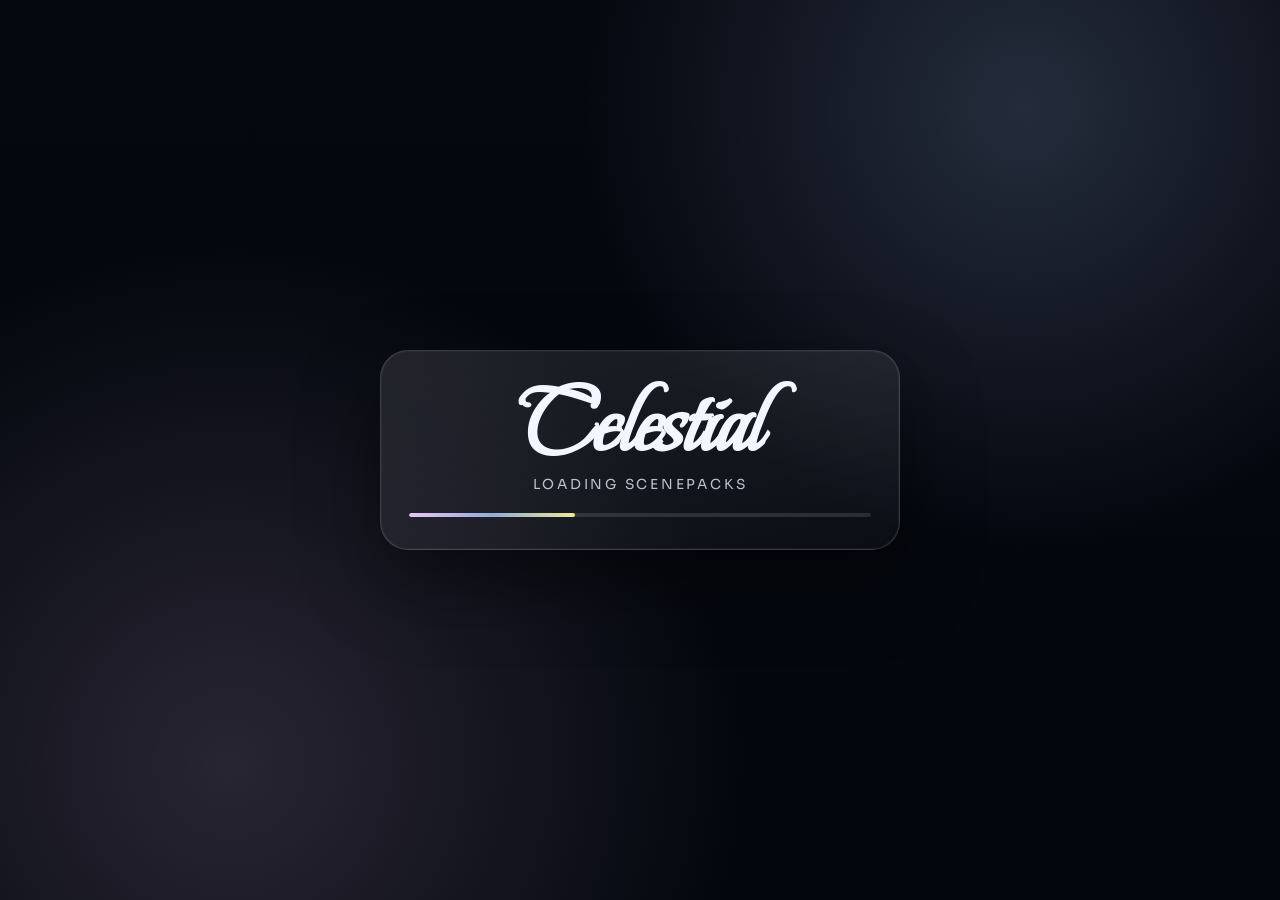
==== index.html @ 2fe7f24d "Switch script font to Beau Rivage" ====
<!doctype html>
<html lang="en">

<head>
  <meta charset="utf-8" />
  <meta name="viewport" content="width=device-width,initial-scale=1" />
  <title>Celestial Scenepacks</title>
  <link rel="stylesheet" href="style.css">
  <link href="https://fonts.googleapis.com/css2?family=Beau+Rivage&family=Sora:wght@500;700&display=swap"
    rel="stylesheet">
</head>

<body>
  <div class="site-loader" data-site-loader aria-hidden="true">
    <div class="site-loader-card">
      <h2 class="site-loader-title">Celestial</h2>
      <p class="site-loader-sub">Loading Scenepacks</p>
      <div class="loader-bar" aria-hidden="true"><span></span></div>
    </div>
  </div>

  <header class="banner">
    <div class="banner-inner">
      <div class="hero-copy">
        <p class="eyebrow">Celestial Scenepacks</p>
        <h1
          style="font-family:'Beau Rivage',cursive !important;font-weight:400;line-height:1.15;letter-spacing:0;text-transform:none;">
          Celestial Scenepacks for creatives, influencers, and stories.</h1>
        <p class="hero-text">A playful landing page featuring clickable scene buttons, stylized pack tiles, and a
          waitlist pop-up for new scenepack releases.</p>
        <div class="cta-row">
          <button class="cta" id="scroll-to-packs">Browse Packs</button>
          <button class="cta ghost" id="open-waitlist">Join Waitlist</button>
        </div>
        <div class="chips-row">
          <button class="chip category-btn" data-category="celebrities">Celebrities</button>
          <button class="chip category-btn" data-category="influencers">Influencers</button>
          <button class="chip category-btn" data-category="movies">Movies</button>
          <button class="chip category-btn" data-category="shows">Shows</button>
        </div>
      </div>
      <div class="hero-panel">
        <div class="card-panel">
          <div class="title-strip">My MBG</div>
          <div class="badge">ScenePack</div>
          <p class="panel-text">Click the words, explore a category, and download your next scene cover asset.</p>
          <div class="panel-buttons">
            <button class="panel-btn">Click here to see more</button>
            <button class="panel-btn secondary">request scenepack</button>
          </div>
        </div>
      </div>
    </div>
  </header>

  <main>
    <section class="download-area" id="downloadArea">
      <div class="download-header">
        <div>
          <p class="eyebrow">Download Center</p>
          <h2>Ready to grab a pack?</h2>
        </div>
        <p>These quick links represent the current available scenepacks. Click any to test the download action.</p>
      </div>
      <div class="download-row">
        <div class="download-item">
          <p>Celebrity Cuts</p>
          <button class="quick-download-btn" data-pack="Celebrity Cuts">click here to download</button>
        </div>
        <div class="download-item">
          <p>Influencer Edit</p>
          <button class="quick-download-btn" data-pack="Influencer Edit">click here to download</button>
        </div>
        <div class="download-item">
          <p>Movie Moment</p>
          <button class="quick-download-btn" data-pack="Movie Moment">click here to download</button>
        </div>
        <div class="download-item">
          <p>Show Scenes</p>
          <button class="quick-download-btn" data-pack="Show Scenes">click here to download</button>
        </div>
      </div>
    </section>

    <section id="categorySection" class="category-section hidden">
      <div class="category-shell">
        <button id="backToLanding" class="back-link">← Back to all vibes</button>
        <div class="section-header">
          <div>
            <p class="eyebrow">ScenePack categories</p>
            <h2 id="categoryTitle">Choose the vibe you want to explore</h2>
          </div>
          <p id="categoryDescription">Tap any category to filter the scenepack grid below. Each card includes a quick
            action.</p>
        </div>

        <div class="tabs" id="categoryTabs" role="tablist" aria-label="Category filters">
          <button class="tab active" role="tab" aria-selected="true" data-filter="all">All</button>
          <button class="tab" role="tab" aria-selected="false" data-filter="celebrities">Celebrities</button>
          <button class="tab" role="tab" aria-selected="false" data-filter="influencers">Influencers</button>
          <button class="tab" role="tab" aria-selected="false" data-filter="movies">Movies</button>
          <button class="tab" role="tab" aria-selected="false" data-filter="shows">Shows</button>
        </div>

        <div class="category-grid grid" id="categoryGrid"></div>
      </div>
    </section>
  </main>

  <div id="waitlist-modal" class="modal" aria-hidden="true">
    <div class="modal-content">
      <button class="modal-close" id="close-waitlist">✕</button>
      <h3>Request a ScenePack / Join Waitlist</h3>
      <p>Leave your email and a short note about the type of scenepack you want.</p>
      <form id="waitlist-form">
        <input type="email" name="email" placeholder="you@example.com" required>
        <select name="category">
          <option value="celebrities">Celebrities</option>
          <option value="influencers">Influencers</option>
          <option value="movies">Movies</option>
          <option value="shows">Shows</option>
        </select>
        <textarea name="note" placeholder="Short note (optional)" rows="3"></textarea>
        <button class="btn primary" type="submit">Join Waitlist</button>
      </form>
    </div>
  </div>

  <script src="script.js"></script>
</body>

</html>
---- style.css ----
:root{
  --raspberry: #F2619C;
  --soft-lilac: #E7C7F8;
  --blueberry: #93ABD9;
  --lemon: #EDE996;
  --bg: #090c10;
  --surface: rgba(255,255,255,.04);
  --muted: #cfd6dc;
  --text: #f4f7fb;
}
*{box-sizing:border-box}
html{scroll-behavior:smooth}
body{font-family:Inter,system-ui,Arial,sans-serif;background:radial-gradient(circle at top right, rgba(146, 141, 255, 0.16), transparent 24%), linear-gradient(180deg,#090c10 0%,#07090d 100%);color:var(--text);margin:0;min-height:100vh}
body.is-loading{overflow:hidden}
button, .btn, .chip{font:inherit}
button{cursor:pointer}
img{max-width:100%;display:block}
.banner{padding:40px 0 20px;position:relative}
.banner-inner{max-width:1180px;margin:0 auto;padding:0 20px;display:grid;grid-template-columns:1.1fr .9fr;gap:24px;align-items:center}
.hero-copy{padding:32px 28px;border:1px solid rgba(255,255,255,.08);border-radius:30px;backdrop-filter:blur(14px);background:rgba(5,8,12,.82);box-shadow:0 28px 70px rgba(0,0,0,.35)}
.eyebrow{font-size:.85rem;font-weight:700;letter-spacing:.14em;text-transform:uppercase;color:var(--soft-lilac);margin:0 0 18px}
.hero-copy h1{font-size:min(3.2rem,clamp(2.4rem,5vw,3.2rem));line-height:1.02;margin:0 0 16px;max-width:13ch}
.hero-text{color:rgba(255,255,255,.78);line-height:1.8;max-width:44rem;margin:0 0 24px}
.cta-row{display:flex;flex-wrap:wrap;gap:14px;margin-bottom:18px}
.cta{background:linear-gradient(135deg,var(--raspberry),#f7a5d2);border:none;padding:14px 20px;border-radius:18px;color:#111;font-weight:700;box-shadow:0 16px 32px rgba(242,97,156,.22);transition:transform .2s ease,box-shadow .2s ease}
.cta:hover{transform:translateY(-2px);box-shadow:0 22px 36px rgba(242,97,156,.28)}
.cta.ghost{background:rgba(255,255,255,.08);color:var(--text);border:1px solid rgba(255,255,255,.12)}
.chips-row{display:flex;flex-wrap:wrap;gap:10px}
.chip{border:none;padding:10px 16px;border-radius:999px;background:rgba(255,255,255,.05);color:var(--text);font-weight:600;letter-spacing:.01em;transition:background .2s ease}
.chip:hover{background:rgba(255,255,255,.14)}
.chip{animation:chipPulse 2.8s ease-in-out infinite}
.chips-row .chip:nth-child(1){animation-delay:.05s}
.chips-row .chip:nth-child(2){animation-delay:.18s}
.chips-row .chip:nth-child(3){animation-delay:.31s}
.chips-row .chip:nth-child(4){animation-delay:.44s}
.chips-row:hover .chip{animation-play-state:paused}
.hero-panel{display:flex;justify-content:center}
.card-panel{width:100%;min-height:360px;padding:28px;border-radius:32px;background:linear-gradient(180deg,rgba(255,255,255,.06),rgba(255,255,255,.02));border:1px solid rgba(255,255,255,.08);box-shadow:0 22px 55px rgba(0,0,0,.25);position:relative;overflow:hidden}
.card-panel::before{content:'';position:absolute;inset:0;background:radial-gradient(circle at top right, rgba(255,255,255,.15), transparent 34%);pointer-events:none}
.title-strip{display:inline-flex;padding:8px 14px;border-radius:999px;background:rgba(255,255,255,.15);color:#fff;font-size:.85rem;font-weight:700;margin-bottom:18px}
.badge{display:inline-flex;padding:8px 14px;border-radius:16px;background:var(--lemon);color:#111;font-size:.85rem;font-weight:700;margin-bottom:18px}
.panel-text{color:rgba(15,18,22,.95);font-size:1rem;line-height:1.8;background:#fff;padding:18px;border-radius:22px;max-width:18rem}
.panel-buttons{display:flex;flex-wrap:wrap;gap:10px;margin-top:22px}
.panel-btn{border:none;padding:12px 18px;border-radius:16px;background:#111;color:#fff;font-weight:700;box-shadow:inset 0 0 0 1px rgba(255,255,255,.06)}
.panel-btn.secondary{background:rgba(255,255,255,.92);color:#111}
.packs{max-width:1180px;margin:0 auto;padding:24px 20px 0}
.section-header{display:flex;justify-content:space-between;gap:24px;align-items:flex-start;margin-bottom:18px}
.section-header h2{font-size:clamp(2rem,3.5vw,2.7rem);margin:8px 0 0;line-height:1.05}
.section-intro{max-width:52ch;color:rgba(255,255,255,.75);margin:12px 0 0}
.tabs{display:flex;flex-wrap:wrap;gap:10px;margin-bottom:22px}
.tab{background:rgba(255,255,255,.05);padding:12px 18px;border-radius:18px;border:1px solid rgba(255,255,255,.06);color:var(--muted);cursor:pointer;transition:transform .2s ease,background .2s ease}
.tab:hover{transform:translateY(-1px);background:rgba(255,255,255,.08)}
.tab.active{background:linear-gradient(135deg,var(--soft-lilac),var(--blueberry));color:#111;box-shadow:0 18px 34px rgba(147,171,217,.16)}
.grid{display:grid;grid-template-columns:repeat(auto-fit,minmax(240px,1fr));gap:20px}
.card{display:grid;gap:12px;background:linear-gradient(180deg,rgba(255,255,255,.04),rgba(255,255,255,.02));padding:18px;border-radius:26px;border:1px solid rgba(255,255,255,.08);box-shadow:0 18px 40px rgba(0,0,0,.2);transition:transform .2s ease,box-shadow .2s ease}
.card:hover{transform:translateY(-3px);box-shadow:0 28px 48px rgba(0,0,0,.24)}
.card img{width:100%;height:184px;object-fit:cover;border-radius:20px}
.category-thumb{width:100%;height:184px;border-radius:20px;border:1px solid rgba(255,255,255,.12);box-shadow:inset 0 0 0 1px rgba(0,0,0,.18)}
.category-thumb.celebrities{background:linear-gradient(145deg,#cb75d8,#b95ecf)}
.category-thumb.influencers{background:linear-gradient(145deg,#4bb6f5,#39a3df)}
.category-thumb.movies{background:linear-gradient(145deg,#f2c04f,#e4ad37)}
.category-thumb.shows{background:linear-gradient(145deg,#58dc73,#4dcd66)}
.category-card-item .card-copy{align-items:flex-end}
.category-card-item .card-actions{margin-top:2px}
.card-copy{display:flex;justify-content:space-between;align-items:center;gap:12px}
.card-copy h3{margin:0;font-size:1.05rem}
.tags{font-size:.8rem;color:var(--muted);margin:0}
.card-actions{display:flex;flex-wrap:wrap;gap:10px}
.btn{display:inline-flex;align-items:center;justify-content:center;gap:6px;background:linear-gradient(135deg,var(--raspberry),#f7a5d2);padding:12px 16px;border-radius:14px;color:#111;text-decoration:none;font-weight:700;transition:transform .2s ease,box-shadow .2s ease}
.btn:hover{transform:translateY(-1px);box-shadow:0 18px 30px rgba(242,97,156,.2)}
.btn.ghost{background:rgba(255,255,255,.04);border:1px solid rgba(255,255,255,.1);color:var(--text)}
.download-area{max-width:1180px;margin:28px auto;padding:0 20px 40px;position:relative;overflow:visible}
.download-area::before{content:'';position:absolute;inset:-8px 20px auto;border-radius:22px;height:88px;background:linear-gradient(90deg,rgba(231,199,248,.14),rgba(147,171,217,.08),rgba(237,233,150,.1));filter:blur(16px);opacity:.35;pointer-events:none;animation:headerGlow 5.2s ease-in-out infinite}
.download-header{display:flex;justify-content:space-between;gap:24px;align-items:flex-start;margin-bottom:18px}
.download-header h2{margin:8px 0 0;font-size:2rem}
.download-row{display:grid;grid-template-columns:repeat(auto-fit,minmax(240px,1fr));gap:14px}
.download-item{padding:18px;border-radius:24px;background:linear-gradient(160deg,rgba(255,255,255,.06),rgba(255,255,255,.025));border:1px solid rgba(255,255,255,.08);box-shadow:0 12px 24px rgba(5,8,12,.22);transition:transform .28s cubic-bezier(.22,1,.36,1), box-shadow .28s ease, border-color .28s ease}
.download-item p{margin:0 0 12px;color:var(--muted)}
.download-item a,.download-item button{display:inline-flex;padding:10px 14px;border-radius:14px;background:linear-gradient(135deg,var(--blueberry),#c7d7f7);color:#111;font-weight:700;text-decoration:none;border:none}
.commit-visual{display:flex;flex-wrap:wrap;gap:8px;align-items:center;padding:10px 12px;margin:0 0 10px;border-radius:14px;background:rgba(147,171,217,.14);border:1px dashed rgba(147,171,217,.35)}
.commit-step{display:inline-flex;align-items:center;gap:6px;padding:6px 9px;border-radius:999px;background:rgba(10,14,20,.72);border:1px solid rgba(147,171,217,.28);font-size:.76rem;line-height:1.15;color:#e8efff;white-space:nowrap}
.commit-step strong{display:inline-flex;align-items:center;justify-content:center;min-width:30px;padding:2px 6px;border-radius:999px;background:linear-gradient(135deg,#9ec0ef,#d4e2ff);color:#101623;font-size:.62rem;letter-spacing:.06em}
.commit-link{font-weight:700;color:#c7d7f7;opacity:.9}
.commit-analogy{font-size:.88rem;line-height:1.45;color:rgba(255,255,255,.8)}
.download-item{opacity:0;transform:translateY(18px) scale(.98)}
.download-area.is-visible .download-item{animation:downloadReveal .55s cubic-bezier(0.22,1,0.36,1) both;animation-delay:calc(var(--stagger, 0) * 90ms)}
.download-area.is-visible .download-item:hover{transform:translateY(-6px) scale(1.01);box-shadow:0 18px 32px rgba(12,19,30,.35);border-color:rgba(199,215,247,.4)}
.download-row .download-item:nth-child(1){--stagger:1}
.download-row .download-item:nth-child(2){--stagger:2}
.download-row .download-item:nth-child(3){--stagger:3}
.download-row .download-item:nth-child(4){--stagger:4}
.download-row .download-item:nth-child(5){--stagger:5}
.quick-download-btn{position:relative;overflow:hidden;transition:transform .2s ease,box-shadow .2s ease}
.quick-download-btn:hover{transform:translateY(-1px);box-shadow:0 12px 24px rgba(147,171,217,.26)}
.quick-download-btn::before{content:'';position:absolute;inset:0 auto 0 -120%;width:70%;background:linear-gradient(90deg,transparent,rgba(255,255,255,.45),transparent);transition:left .45s ease;pointer-events:none}
.quick-download-btn:hover::before{left:130%}
.site-loader{position:fixed;inset:0;z-index:9999;display:grid;place-items:center;background:radial-gradient(circle at 80% 12%, rgba(147,171,217,.22), transparent 34%),radial-gradient(circle at 18% 85%, rgba(231,199,248,.16), transparent 40%),linear-gradient(180deg, #05080f 0%, #03060d 100%);opacity:1;visibility:visible;transition:opacity .55s ease,visibility .55s ease}
.site-loader.is-leaving{opacity:0;visibility:hidden}
.site-loader-card{position:relative;width:min(86vw,520px);padding:32px 28px;border-radius:28px;border:1px solid rgba(255,255,255,.14);background:linear-gradient(165deg, rgba(255,255,255,.10), rgba(255,255,255,.03));box-shadow:0 30px 80px rgba(0,0,0,.45), inset 0 0 0 1px rgba(255,255,255,.04);overflow:hidden}
.site-loader-title{margin:0;color:#f3f6ff;font-family:"Beau Rivage",cursive;font-size:clamp(3rem,8vw,6rem);line-height:.88;text-align:center;animation:loaderTitleIn .75s cubic-bezier(.2,.9,.2,1) both}
.site-loader-sub{margin:8px 0 0;color:rgba(236,241,255,.78);text-align:center;font-family:"Sora",sans-serif;font-size:.86rem;letter-spacing:.2em;text-transform:uppercase;animation:loaderSubIn .8s ease .12s both}
.loader-bar{margin-top:20px;width:100%;height:4px;border-radius:999px;background:rgba(255,255,255,.12);overflow:hidden}
.loader-bar span{display:block;height:100%;width:36%;border-radius:inherit;background:linear-gradient(90deg, #e7c7f8, #93abd9, #ede996);animation:loaderRun 1.25s ease-in-out infinite}
.modal{position:fixed;inset:0;display:flex;align-items:center;justify-content:center;padding:24px;background:rgba(0,0,0,.72);visibility:hidden;opacity:0;pointer-events:none;transition:.2s ease}
.modal[aria-hidden="false"]{visibility:visible;opacity:1;pointer-events:auto}
.modal-content{position:relative;background:#091014;padding:28px;border-radius:28px;max-width:460px;width:100%;border:1px solid rgba(255,255,255,.08);box-shadow:0 30px 70px rgba(0,0,0,.45)}
.modal-close{position:absolute;top:18px;right:18px;background:transparent;border:none;color:var(--muted);font-size:20px;cursor:pointer}
form input, form select, form textarea{width:100%;padding:14px;border-radius:16px;border:1px solid rgba(255,255,255,.08);background:rgba(255,255,255,.04);color:#fff;margin:12px 0 0}
form textarea{resize:vertical}
.btn.primary{background:linear-gradient(135deg,var(--blueberry),#9cc2ff);color:#111}
.hidden{display:none !important}
.view-enter{animation:viewSlideIn .36s cubic-bezier(0.22,1,0.36,1) both}
.view-exit{animation:viewSlideOut .36s ease both}
.category-section{max-width:1180px;margin:32px auto;padding:24px 20px;}
.category-shell{padding:28px;border-radius:32px;background:rgba(255,255,255,.04);border:1px solid rgba(255,255,255,.08);box-shadow:0 24px 60px rgba(0,0,0,.25);backdrop-filter:blur(18px)}
.back-link{display:inline-flex;align-items:center;gap:8px;color:var(--soft-lilac);text-decoration:none;font-weight:700;letter-spacing:.08em;text-transform:uppercase;margin-bottom:18px}
.category-grid{display:grid;grid-template-columns:1fr;gap:20px;margin-top:24px}
.category-card{display:grid;gap:18px;padding:32px;border-radius:32px;background:linear-gradient(180deg,rgba(255,255,255,.06),rgba(255,255,255,.02));border:1px solid rgba(255,255,255,.08);box-shadow:0 22px 50px rgba(0,0,0,.2)}
.category-card-top{display:flex;justify-content:space-between;align-items:flex-start;gap:14px}
.category-label{display:inline-flex;padding:10px 16px;border-radius:999px;background:rgba(255,255,255,.08);color:var(--soft-lilac);font-weight:700;font-size:.85rem;text-transform:uppercase}
.category-card h3{font-size:2rem;margin:0}
.category-copy{margin:0;color:rgba(255,255,255,.82);line-height:1.8;font-size:1rem;max-width:58ch}
.category-card .btn.primary{padding:14px 20px}
.category-download-area{padding:0;margin:30px 0 0}
body.is-ready .hero-copy{animation:introUp .6s cubic-bezier(0.22,1,0.36,1) both}
body.is-ready .hero-panel{animation:introUp .6s cubic-bezier(0.22,1,0.36,1) .12s both}
@keyframes introUp{
  from{opacity:0;transform:translateY(16px)}
  to{opacity:1;transform:translateY(0)}
}
@keyframes downloadReveal{
  from{opacity:0;transform:translateY(18px) scale(.98)}
  to{opacity:1;transform:translateY(0) scale(1)}
}
@keyframes chipPulse{
  0%,100%{transform:translateY(0);box-shadow:0 0 0 rgba(147,171,217,0)}
  50%{transform:translateY(-1px);box-shadow:0 8px 20px rgba(147,171,217,.16)}
}
@keyframes headerGlow{
  0%,100%{opacity:.2;transform:translateY(0)}
  50%{opacity:.55;transform:translateY(-3px)}
}
@keyframes viewSlideIn{
  from{opacity:0;transform:translateY(24px) scale(.98)}
  to{opacity:1;transform:translateY(0) scale(1)}
}
@keyframes viewSlideOut{
  from{opacity:1;transform:translateY(0) scale(1)}
  to{opacity:0;transform:translateY(-18px) scale(.99)}
}
@keyframes loaderRun{
  0%{transform:translateX(-105%)}
  50%{transform:translateX(95%)}
  100%{transform:translateX(260%)}
}
@keyframes loaderTitleIn{
  from{opacity:0;transform:translateY(16px) scale(.98);filter:blur(8px)}
  to{opacity:1;transform:translateY(0) scale(1);filter:blur(0)}
}
@keyframes loaderSubIn{
  from{opacity:0;transform:translateY(12px)}
  to{opacity:1;transform:translateY(0)}
}
@media (prefers-reduced-motion: reduce){
  .loader-bar span,.site-loader-title,.site-loader-sub{animation:none}
  .view-enter,.view-exit,.download-area.is-visible .download-item,body.is-ready .hero-copy,body.is-ready .hero-panel{animation:none}
  .chip,.download-area::before{animation:none}
}
@media (max-width:960px){.banner-inner{grid-template-columns:1fr;}.hero-copy,.hero-panel{width:100%}.section-header{flex-direction:column;}.download-header{flex-direction:column;}.category-shell{padding:24px}} 
@media (max-width:640px){.banner{padding:28px 0 14px}.hero-copy{padding:24px 20px}.cta-row{flex-direction:column;align-items:stretch}.chip{width:100%;text-align:center}.card-panel{min-height:auto;padding:24px}.panel-text{max-width:none}.download-area{padding-bottom:24px}.commit-visual{gap:6px}.commit-step{font-size:.72rem;padding:6px 8px}.commit-step strong{min-width:26px}}
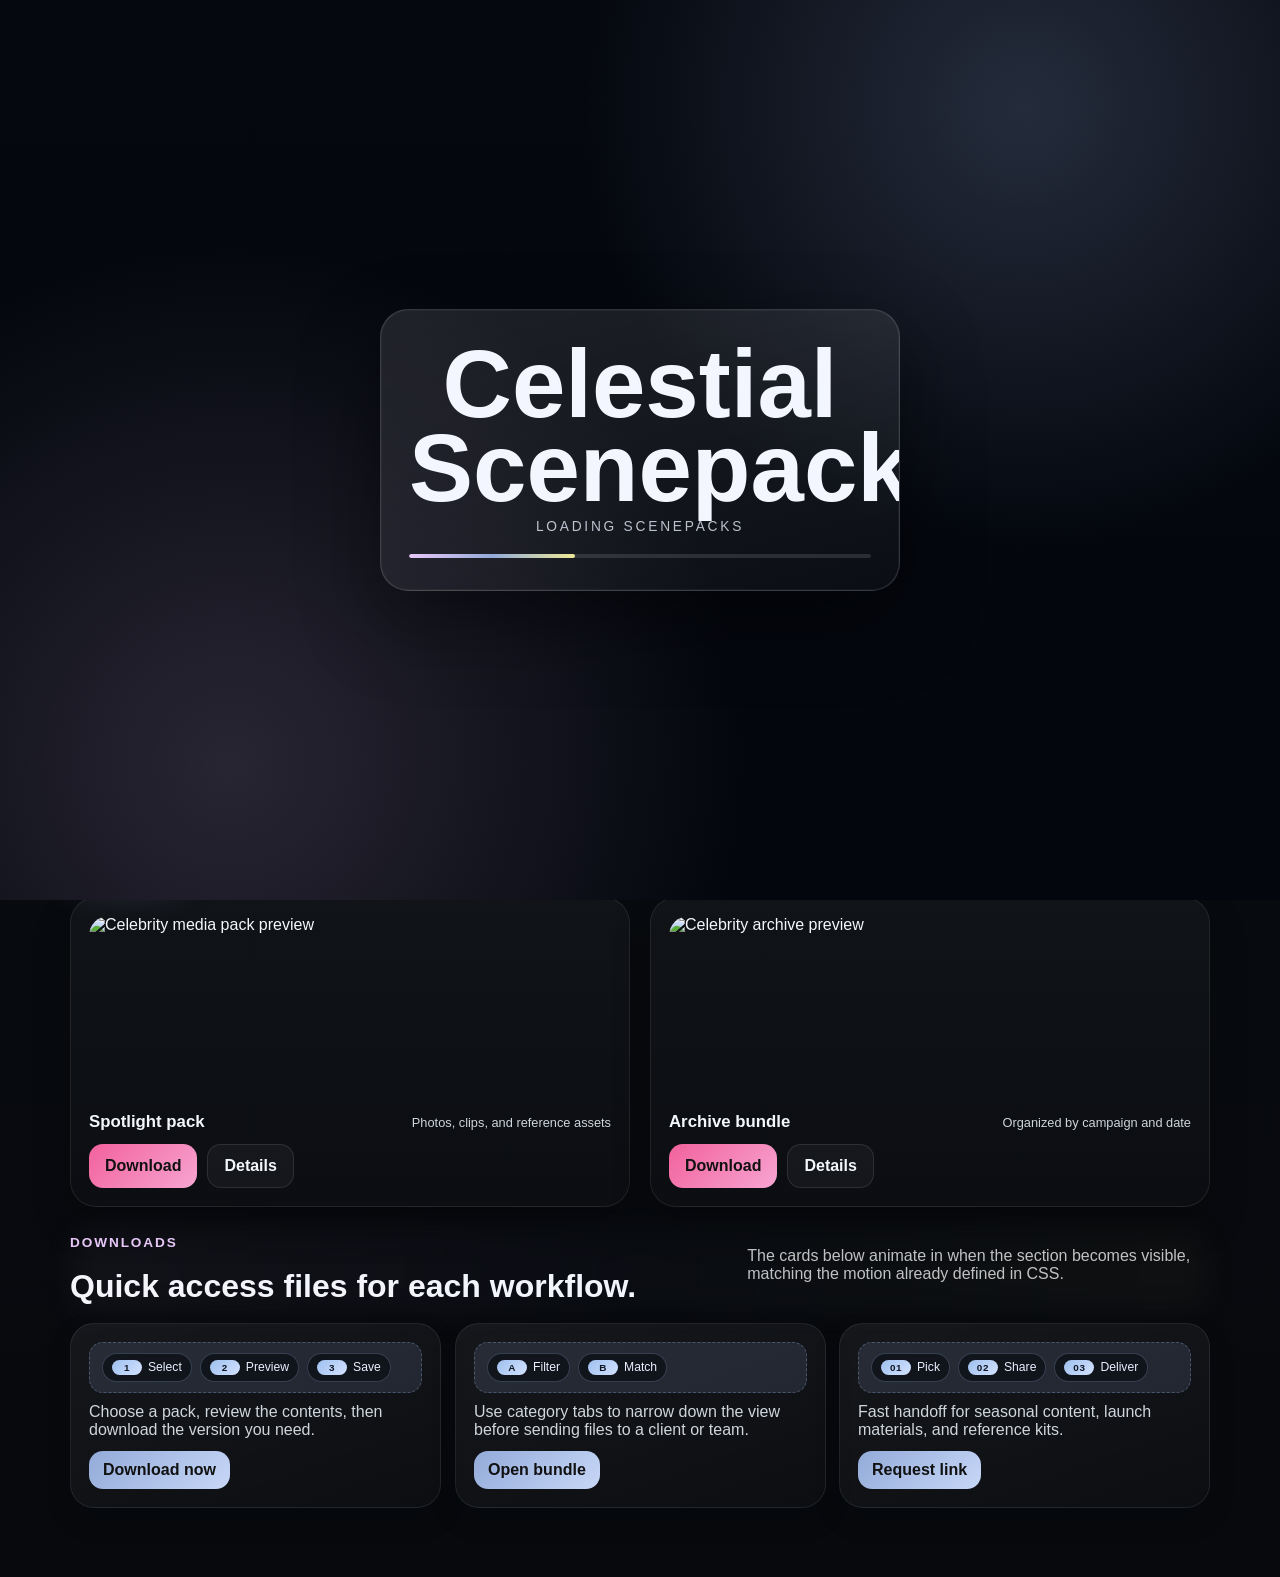
==== commit cebb638b: "Update scenepack UI and add page 2 with Helvetica typography" ====
--- a/index.html
+++ b/index.html
@@ -1,132 +1,272 @@
-<!doctype html>
+<!DOCTYPE html>
 <html lang="en">
 
 <head>
-  <meta charset="utf-8" />
-  <meta name="viewport" content="width=device-width,initial-scale=1" />
-  <title>Celestial Scenepacks</title>
-  <link rel="stylesheet" href="style.css">
-  <link href="https://fonts.googleapis.com/css2?family=Beau+Rivage&family=Sora:wght@500;700&display=swap"
-    rel="stylesheet">
+    <meta charset="UTF-8" />
+    <meta name="viewport" content="width=device-width, initial-scale=1.0" />
+    <title>Celestial Scenepacks</title>
+    <link rel="stylesheet" href="style.css" />
+    <script defer src="script.js"></script>
 </head>
 
 <body>
-  <div class="site-loader" data-site-loader aria-hidden="true">
-    <div class="site-loader-card">
-      <h2 class="site-loader-title">Celestial</h2>
-      <p class="site-loader-sub">Loading Scenepacks</p>
-      <div class="loader-bar" aria-hidden="true"><span></span></div>
+    <div class="site-loader" data-site-loader aria-hidden="true">
+        <div class="site-loader-card">
+            <h2 class="site-loader-title">Celestial Scenepacks</h2>
+            <p class="site-loader-sub">Loading Scenepacks</p>
+            <div class="loader-bar" aria-hidden="true"><span></span></div>
+        </div>
     </div>
-  </div>
-
-  <header class="banner">
-    <div class="banner-inner">
-      <div class="hero-copy">
-        <p class="eyebrow">Celestial Scenepacks</p>
-        <h1
-          style="font-family:'Beau Rivage',cursive !important;font-weight:400;line-height:1.15;letter-spacing:0;text-transform:none;">
-          Celestial Scenepacks for creatives, influencers, and stories.</h1>
-        <p class="hero-text">A playful landing page featuring clickable scene buttons, stylized pack tiles, and a
-          waitlist pop-up for new scenepack releases.</p>
-        <div class="cta-row">
-          <button class="cta" id="scroll-to-packs">Browse Packs</button>
-          <button class="cta ghost" id="open-waitlist">Join Waitlist</button>
+
+    <main>
+        <section class="banner" aria-labelledby="hero-title">
+            <div class="banner-inner">
+                <div class="hero-copy">
+                    <p class="eyebrow">Celestial Scenepacks</p>
+                    <h1 id="hero-title">Downloadable media packs that feel curated, not crowded.</h1>
+                    <p class="hero-text">
+                        Browse spotlight-ready collections for celebrities, influencers, movies,
+                        and shows. Everything is arranged for quick discovery and cleaner handoff.
+                    </p>
+                    <div class="cta-row">
+                        <a class="btn cta" href="#packs">Explore packs</a>
+                        <a class="btn cta ghost" href="page2.html">Open page 2</a>
+                        <button class="btn cta ghost" type="button" data-open-modal>
+                            Request access
+                        </button>
+                    </div>
+                    <div class="chips-row" aria-label="Highlights">
+                        <span class="chip">Fast preview</span>
+                        <span class="chip">Clear downloads</span>
+                        <span class="chip">Category filters</span>
+                        <span class="chip">Mobile-friendly</span>
+                    </div>
+                </div>
+
+                <div class="hero-panel">
+                    <div class="card-panel" aria-label="Featured content panel">
+                        <span class="title-strip">Featured collection</span>
+                        <div class="badge">New drop</div>
+                        <p class="panel-text">
+                            A polished library layout for promotional assets, reference sets, and quick
+                            access files. Built for clean browsing and easy action.
+                        </p>
+                        <div class="panel-buttons">
+                            <button class="panel-btn" type="button" data-scroll-to="packs">
+                                View packs
+                            </button>
+                            <button class="panel-btn secondary" type="button" data-open-modal>
+                                Contact team
+                            </button>
+                        </div>
+                    </div>
+                </div>
+            </div>
+        </section>
+
+        <section class="packs" id="packs" aria-labelledby="packs-title">
+            <div class="section-header">
+                <div>
+                    <p class="eyebrow">Collections</p>
+                    <h2 id="packs-title">Pick a lane and get to the files faster.</h2>
+                </div>
+                <p class="section-intro">
+                    Tabs switch the visible catalog while keeping the page focused on one category at a time.
+                </p>
+            </div>
+
+            <div class="tabs" role="tablist" aria-label="Pack categories">
+                <button class="tab active" type="button" role="tab" aria-selected="true" data-tab="celebs">
+                    Celebrities
+                </button>
+                <button class="tab" type="button" role="tab" aria-selected="false" data-tab="influencers">
+                    Influencers
+                </button>
+                <button class="tab" type="button" role="tab" aria-selected="false" data-tab="movies">
+                    Movies
+                </button>
+                <button class="tab" type="button" role="tab" aria-selected="false" data-tab="shows">
+                    Shows
+                </button>
+            </div>
+
+            <div class="grid" data-tab-panel="celebs">
+                <article class="card">
+                    <img alt="Celebrity media pack preview"
+                        src="https://images.unsplash.com/photo-1517841905240-472988babdf9?auto=format&fit=crop&w=1200&q=80" />
+                    <div class="card-copy">
+                        <h3>Spotlight pack</h3>
+                        <p class="tags">Photos, clips, and reference assets</p>
+                    </div>
+                    <div class="card-actions">
+                        <a class="btn" href="#downloads">Download</a>
+                        <button class="btn ghost" type="button" data-open-modal>Details</button>
+                    </div>
+                </article>
+
+                <article class="card">
+                    <img alt="Celebrity archive preview"
+                        src="https://images.unsplash.com/photo-1494790108377-be9c29b29330?auto=format&fit=crop&w=1200&q=80" />
+                    <div class="card-copy">
+                        <h3>Archive bundle</h3>
+                        <p class="tags">Organized by campaign and date</p>
+                    </div>
+                    <div class="card-actions">
+                        <a class="btn" href="#downloads">Download</a>
+                        <button class="btn ghost" type="button" data-open-modal>Details</button>
+                    </div>
+                </article>
+            </div>
+
+            <div class="grid hidden" data-tab-panel="influencers">
+                <article class="card">
+                    <div class="category-thumb influencers" aria-hidden="true"></div>
+                    <div class="card-copy category-card-item">
+                        <h3>Creator set</h3>
+                        <p class="tags">Short-form social assets</p>
+                    </div>
+                    <div class="card-actions">
+                        <a class="btn" href="#downloads">Download</a>
+                        <button class="btn ghost" type="button" data-open-modal>Details</button>
+                    </div>
+                </article>
+
+                <article class="card">
+                    <div class="category-thumb celebrities" aria-hidden="true"></div>
+                    <div class="card-copy category-card-item">
+                        <h3>Brand-ready kit</h3>
+                        <p class="tags">Media highlights and rollups</p>
+                    </div>
+                    <div class="card-actions">
+                        <a class="btn" href="#downloads">Download</a>
+                        <button class="btn ghost" type="button" data-open-modal>Details</button>
+                    </div>
+                </article>
+            </div>
+
+            <div class="grid hidden" data-tab-panel="movies">
+                <article class="card">
+                    <div class="category-thumb movies" aria-hidden="true"></div>
+                    <div class="card-copy category-card-item">
+                        <h3>Film promo pack</h3>
+                        <p class="tags">Artwork, stills, and notes</p>
+                    </div>
+                    <div class="card-actions">
+                        <a class="btn" href="#downloads">Download</a>
+                        <button class="btn ghost" type="button" data-open-modal>Details</button>
+                    </div>
+                </article>
+
+                <article class="card">
+                    <div class="category-thumb movies" aria-hidden="true"></div>
+                    <div class="card-copy category-card-item">
+                        <h3>Poster archive</h3>
+                        <p class="tags">High-resolution presentation files</p>
+                    </div>
+                    <div class="card-actions">
+                        <a class="btn" href="#downloads">Download</a>
+                        <button class="btn ghost" type="button" data-open-modal>Details</button>
+                    </div>
+                </article>
+            </div>
+
+            <div class="grid hidden" data-tab-panel="shows">
+                <article class="card">
+                    <div class="category-thumb shows" aria-hidden="true"></div>
+                    <div class="card-copy category-card-item">
+                        <h3>Series deck</h3>
+                        <p class="tags">Episode assets and teaser frames</p>
+                    </div>
+                    <div class="card-actions">
+                        <a class="btn" href="#downloads">Download</a>
+                        <button class="btn ghost" type="button" data-open-modal>Details</button>
+                    </div>
+                </article>
+
+                <article class="card">
+                    <div class="category-thumb shows" aria-hidden="true"></div>
+                    <div class="card-copy category-card-item">
+                        <h3>Release bundle</h3>
+                        <p class="tags">Launch-ready media selection</p>
+                    </div>
+                    <div class="card-actions">
+                        <a class="btn" href="#downloads">Download</a>
+                        <button class="btn ghost" type="button" data-open-modal>Details</button>
+                    </div>
+                </article>
+            </div>
+        </section>
+
+        <section class="download-area" id="downloads" aria-labelledby="downloads-title">
+            <div class="download-header">
+                <div>
+                    <p class="eyebrow">Downloads</p>
+                    <h2 id="downloads-title">Quick access files for each workflow.</h2>
+                </div>
+                <p class="section-intro">
+                    The cards below animate in when the section becomes visible, matching the motion already defined in
+                    CSS.
+                </p>
+            </div>
+
+            <div class="download-row">
+                <article class="download-item">
+                    <div class="commit-visual">
+                        <span class="commit-step"><strong>1</strong> Select</span>
+                        <span class="commit-step"><strong>2</strong> Preview</span>
+                        <span class="commit-step"><strong>3</strong> Save</span>
+                    </div>
+                    <p>Choose a pack, review the contents, then download the version you need.</p>
+                    <a class="quick-download-btn" href="#" aria-label="Download celebrity pack">Download now</a>
+                </article>
+
+                <article class="download-item">
+                    <div class="commit-visual">
+                        <span class="commit-step"><strong>A</strong> Filter</span>
+                        <span class="commit-step"><strong>B</strong> Match</span>
+                    </div>
+                    <p>Use category tabs to narrow down the view before sending files to a client or team.</p>
+                    <a class="quick-download-btn" href="#" aria-label="Download influencer pack">Open bundle</a>
+                </article>
+
+                <article class="download-item">
+                    <div class="commit-visual">
+                        <span class="commit-step"><strong>01</strong> Pick</span>
+                        <span class="commit-step"><strong>02</strong> Share</span>
+                        <span class="commit-step"><strong>03</strong> Deliver</span>
+                    </div>
+                    <p>Fast handoff for seasonal content, launch materials, and reference kits.</p>
+                    <button class="quick-download-btn" type="button" data-open-modal>Request link</button>
+                </article>
+            </div>
+        </section>
+    </main>
+
+    <div class="modal" aria-hidden="true" aria-labelledby="modal-title" role="dialog">
+        <div class="modal-content">
+            <button class="modal-close" type="button" aria-label="Close modal" data-close-modal>
+                ×
+            </button>
+            <p class="eyebrow">Request access</p>
+            <h2 id="modal-title">Send a quick request</h2>
+            <p class="section-intro">
+                This placeholder form is wired for the open and close interactions already styled in the sheet.
+            </p>
+            <form>
+                <input type="text" name="name" placeholder="Name" autocomplete="name" />
+                <input type="email" name="email" placeholder="Email" autocomplete="email" />
+                <select name="category" aria-label="Select category">
+                    <option>Choose a category</option>
+                    <option>Celebrities</option>
+                    <option>Influencers</option>
+                    <option>Movies</option>
+                    <option>Shows</option>
+                </select>
+                <textarea name="message" rows="4" placeholder="What do you need?"></textarea>
+                <button class="btn primary" type="submit">Send request</button>
+            </form>
         </div>
-        <div class="chips-row">
-          <button class="chip category-btn" data-category="celebrities">Celebrities</button>
-          <button class="chip category-btn" data-category="influencers">Influencers</button>
-          <button class="chip category-btn" data-category="movies">Movies</button>
-          <button class="chip category-btn" data-category="shows">Shows</button>
-        </div>
-      </div>
-      <div class="hero-panel">
-        <div class="card-panel">
-          <div class="title-strip">My MBG</div>
-          <div class="badge">ScenePack</div>
-          <p class="panel-text">Click the words, explore a category, and download your next scene cover asset.</p>
-          <div class="panel-buttons">
-            <button class="panel-btn">Click here to see more</button>
-            <button class="panel-btn secondary">request scenepack</button>
-          </div>
-        </div>
-      </div>
     </div>
-  </header>
-
-  <main>
-    <section class="download-area" id="downloadArea">
-      <div class="download-header">
-        <div>
-          <p class="eyebrow">Download Center</p>
-          <h2>Ready to grab a pack?</h2>
-        </div>
-        <p>These quick links represent the current available scenepacks. Click any to test the download action.</p>
-      </div>
-      <div class="download-row">
-        <div class="download-item">
-          <p>Celebrity Cuts</p>
-          <button class="quick-download-btn" data-pack="Celebrity Cuts">click here to download</button>
-        </div>
-        <div class="download-item">
-          <p>Influencer Edit</p>
-          <button class="quick-download-btn" data-pack="Influencer Edit">click here to download</button>
-        </div>
-        <div class="download-item">
-          <p>Movie Moment</p>
-          <button class="quick-download-btn" data-pack="Movie Moment">click here to download</button>
-        </div>
-        <div class="download-item">
-          <p>Show Scenes</p>
-          <button class="quick-download-btn" data-pack="Show Scenes">click here to download</button>
-        </div>
-      </div>
-    </section>
-
-    <section id="categorySection" class="category-section hidden">
-      <div class="category-shell">
-        <button id="backToLanding" class="back-link">← Back to all vibes</button>
-        <div class="section-header">
-          <div>
-            <p class="eyebrow">ScenePack categories</p>
-            <h2 id="categoryTitle">Choose the vibe you want to explore</h2>
-          </div>
-          <p id="categoryDescription">Tap any category to filter the scenepack grid below. Each card includes a quick
-            action.</p>
-        </div>
-
-        <div class="tabs" id="categoryTabs" role="tablist" aria-label="Category filters">
-          <button class="tab active" role="tab" aria-selected="true" data-filter="all">All</button>
-          <button class="tab" role="tab" aria-selected="false" data-filter="celebrities">Celebrities</button>
-          <button class="tab" role="tab" aria-selected="false" data-filter="influencers">Influencers</button>
-          <button class="tab" role="tab" aria-selected="false" data-filter="movies">Movies</button>
-          <button class="tab" role="tab" aria-selected="false" data-filter="shows">Shows</button>
-        </div>
-
-        <div class="category-grid grid" id="categoryGrid"></div>
-      </div>
-    </section>
-  </main>
-
-  <div id="waitlist-modal" class="modal" aria-hidden="true">
-    <div class="modal-content">
-      <button class="modal-close" id="close-waitlist">✕</button>
-      <h3>Request a ScenePack / Join Waitlist</h3>
-      <p>Leave your email and a short note about the type of scenepack you want.</p>
-      <form id="waitlist-form">
-        <input type="email" name="email" placeholder="you@example.com" required>
-        <select name="category">
-          <option value="celebrities">Celebrities</option>
-          <option value="influencers">Influencers</option>
-          <option value="movies">Movies</option>
-          <option value="shows">Shows</option>
-        </select>
-        <textarea name="note" placeholder="Short note (optional)" rows="3"></textarea>
-        <button class="btn primary" type="submit">Join Waitlist</button>
-      </form>
-    </div>
-  </div>
-
-  <script src="script.js"></script>
 </body>
 
 </html>
--- a/style.css
+++ b/style.css
@@ -1,170 +1,1199 @@
-:root{
+:root {
   --raspberry: #F2619C;
   --soft-lilac: #E7C7F8;
   --blueberry: #93ABD9;
   --lemon: #EDE996;
   --bg: #090c10;
-  --surface: rgba(255,255,255,.04);
+  --surface: rgba(255, 255, 255, .04);
   --muted: #cfd6dc;
   --text: #f4f7fb;
 }
-*{box-sizing:border-box}
-html{scroll-behavior:smooth}
-body{font-family:Inter,system-ui,Arial,sans-serif;background:radial-gradient(circle at top right, rgba(146, 141, 255, 0.16), transparent 24%), linear-gradient(180deg,#090c10 0%,#07090d 100%);color:var(--text);margin:0;min-height:100vh}
-body.is-loading{overflow:hidden}
-button, .btn, .chip{font:inherit}
-button{cursor:pointer}
-img{max-width:100%;display:block}
-.banner{padding:40px 0 20px;position:relative}
-.banner-inner{max-width:1180px;margin:0 auto;padding:0 20px;display:grid;grid-template-columns:1.1fr .9fr;gap:24px;align-items:center}
-.hero-copy{padding:32px 28px;border:1px solid rgba(255,255,255,.08);border-radius:30px;backdrop-filter:blur(14px);background:rgba(5,8,12,.82);box-shadow:0 28px 70px rgba(0,0,0,.35)}
-.eyebrow{font-size:.85rem;font-weight:700;letter-spacing:.14em;text-transform:uppercase;color:var(--soft-lilac);margin:0 0 18px}
-.hero-copy h1{font-size:min(3.2rem,clamp(2.4rem,5vw,3.2rem));line-height:1.02;margin:0 0 16px;max-width:13ch}
-.hero-text{color:rgba(255,255,255,.78);line-height:1.8;max-width:44rem;margin:0 0 24px}
-.cta-row{display:flex;flex-wrap:wrap;gap:14px;margin-bottom:18px}
-.cta{background:linear-gradient(135deg,var(--raspberry),#f7a5d2);border:none;padding:14px 20px;border-radius:18px;color:#111;font-weight:700;box-shadow:0 16px 32px rgba(242,97,156,.22);transition:transform .2s ease,box-shadow .2s ease}
-.cta:hover{transform:translateY(-2px);box-shadow:0 22px 36px rgba(242,97,156,.28)}
-.cta.ghost{background:rgba(255,255,255,.08);color:var(--text);border:1px solid rgba(255,255,255,.12)}
-.chips-row{display:flex;flex-wrap:wrap;gap:10px}
-.chip{border:none;padding:10px 16px;border-radius:999px;background:rgba(255,255,255,.05);color:var(--text);font-weight:600;letter-spacing:.01em;transition:background .2s ease}
-.chip:hover{background:rgba(255,255,255,.14)}
-.chip{animation:chipPulse 2.8s ease-in-out infinite}
-.chips-row .chip:nth-child(1){animation-delay:.05s}
-.chips-row .chip:nth-child(2){animation-delay:.18s}
-.chips-row .chip:nth-child(3){animation-delay:.31s}
-.chips-row .chip:nth-child(4){animation-delay:.44s}
-.chips-row:hover .chip{animation-play-state:paused}
-.hero-panel{display:flex;justify-content:center}
-.card-panel{width:100%;min-height:360px;padding:28px;border-radius:32px;background:linear-gradient(180deg,rgba(255,255,255,.06),rgba(255,255,255,.02));border:1px solid rgba(255,255,255,.08);box-shadow:0 22px 55px rgba(0,0,0,.25);position:relative;overflow:hidden}
-.card-panel::before{content:'';position:absolute;inset:0;background:radial-gradient(circle at top right, rgba(255,255,255,.15), transparent 34%);pointer-events:none}
-.title-strip{display:inline-flex;padding:8px 14px;border-radius:999px;background:rgba(255,255,255,.15);color:#fff;font-size:.85rem;font-weight:700;margin-bottom:18px}
-.badge{display:inline-flex;padding:8px 14px;border-radius:16px;background:var(--lemon);color:#111;font-size:.85rem;font-weight:700;margin-bottom:18px}
-.panel-text{color:rgba(15,18,22,.95);font-size:1rem;line-height:1.8;background:#fff;padding:18px;border-radius:22px;max-width:18rem}
-.panel-buttons{display:flex;flex-wrap:wrap;gap:10px;margin-top:22px}
-.panel-btn{border:none;padding:12px 18px;border-radius:16px;background:#111;color:#fff;font-weight:700;box-shadow:inset 0 0 0 1px rgba(255,255,255,.06)}
-.panel-btn.secondary{background:rgba(255,255,255,.92);color:#111}
-.packs{max-width:1180px;margin:0 auto;padding:24px 20px 0}
-.section-header{display:flex;justify-content:space-between;gap:24px;align-items:flex-start;margin-bottom:18px}
-.section-header h2{font-size:clamp(2rem,3.5vw,2.7rem);margin:8px 0 0;line-height:1.05}
-.section-intro{max-width:52ch;color:rgba(255,255,255,.75);margin:12px 0 0}
-.tabs{display:flex;flex-wrap:wrap;gap:10px;margin-bottom:22px}
-.tab{background:rgba(255,255,255,.05);padding:12px 18px;border-radius:18px;border:1px solid rgba(255,255,255,.06);color:var(--muted);cursor:pointer;transition:transform .2s ease,background .2s ease}
-.tab:hover{transform:translateY(-1px);background:rgba(255,255,255,.08)}
-.tab.active{background:linear-gradient(135deg,var(--soft-lilac),var(--blueberry));color:#111;box-shadow:0 18px 34px rgba(147,171,217,.16)}
-.grid{display:grid;grid-template-columns:repeat(auto-fit,minmax(240px,1fr));gap:20px}
-.card{display:grid;gap:12px;background:linear-gradient(180deg,rgba(255,255,255,.04),rgba(255,255,255,.02));padding:18px;border-radius:26px;border:1px solid rgba(255,255,255,.08);box-shadow:0 18px 40px rgba(0,0,0,.2);transition:transform .2s ease,box-shadow .2s ease}
-.card:hover{transform:translateY(-3px);box-shadow:0 28px 48px rgba(0,0,0,.24)}
-.card img{width:100%;height:184px;object-fit:cover;border-radius:20px}
-.category-thumb{width:100%;height:184px;border-radius:20px;border:1px solid rgba(255,255,255,.12);box-shadow:inset 0 0 0 1px rgba(0,0,0,.18)}
-.category-thumb.celebrities{background:linear-gradient(145deg,#cb75d8,#b95ecf)}
-.category-thumb.influencers{background:linear-gradient(145deg,#4bb6f5,#39a3df)}
-.category-thumb.movies{background:linear-gradient(145deg,#f2c04f,#e4ad37)}
-.category-thumb.shows{background:linear-gradient(145deg,#58dc73,#4dcd66)}
-.category-card-item .card-copy{align-items:flex-end}
-.category-card-item .card-actions{margin-top:2px}
-.card-copy{display:flex;justify-content:space-between;align-items:center;gap:12px}
-.card-copy h3{margin:0;font-size:1.05rem}
-.tags{font-size:.8rem;color:var(--muted);margin:0}
-.card-actions{display:flex;flex-wrap:wrap;gap:10px}
-.btn{display:inline-flex;align-items:center;justify-content:center;gap:6px;background:linear-gradient(135deg,var(--raspberry),#f7a5d2);padding:12px 16px;border-radius:14px;color:#111;text-decoration:none;font-weight:700;transition:transform .2s ease,box-shadow .2s ease}
-.btn:hover{transform:translateY(-1px);box-shadow:0 18px 30px rgba(242,97,156,.2)}
-.btn.ghost{background:rgba(255,255,255,.04);border:1px solid rgba(255,255,255,.1);color:var(--text)}
-.download-area{max-width:1180px;margin:28px auto;padding:0 20px 40px;position:relative;overflow:visible}
-.download-area::before{content:'';position:absolute;inset:-8px 20px auto;border-radius:22px;height:88px;background:linear-gradient(90deg,rgba(231,199,248,.14),rgba(147,171,217,.08),rgba(237,233,150,.1));filter:blur(16px);opacity:.35;pointer-events:none;animation:headerGlow 5.2s ease-in-out infinite}
-.download-header{display:flex;justify-content:space-between;gap:24px;align-items:flex-start;margin-bottom:18px}
-.download-header h2{margin:8px 0 0;font-size:2rem}
-.download-row{display:grid;grid-template-columns:repeat(auto-fit,minmax(240px,1fr));gap:14px}
-.download-item{padding:18px;border-radius:24px;background:linear-gradient(160deg,rgba(255,255,255,.06),rgba(255,255,255,.025));border:1px solid rgba(255,255,255,.08);box-shadow:0 12px 24px rgba(5,8,12,.22);transition:transform .28s cubic-bezier(.22,1,.36,1), box-shadow .28s ease, border-color .28s ease}
-.download-item p{margin:0 0 12px;color:var(--muted)}
-.download-item a,.download-item button{display:inline-flex;padding:10px 14px;border-radius:14px;background:linear-gradient(135deg,var(--blueberry),#c7d7f7);color:#111;font-weight:700;text-decoration:none;border:none}
-.commit-visual{display:flex;flex-wrap:wrap;gap:8px;align-items:center;padding:10px 12px;margin:0 0 10px;border-radius:14px;background:rgba(147,171,217,.14);border:1px dashed rgba(147,171,217,.35)}
-.commit-step{display:inline-flex;align-items:center;gap:6px;padding:6px 9px;border-radius:999px;background:rgba(10,14,20,.72);border:1px solid rgba(147,171,217,.28);font-size:.76rem;line-height:1.15;color:#e8efff;white-space:nowrap}
-.commit-step strong{display:inline-flex;align-items:center;justify-content:center;min-width:30px;padding:2px 6px;border-radius:999px;background:linear-gradient(135deg,#9ec0ef,#d4e2ff);color:#101623;font-size:.62rem;letter-spacing:.06em}
-.commit-link{font-weight:700;color:#c7d7f7;opacity:.9}
-.commit-analogy{font-size:.88rem;line-height:1.45;color:rgba(255,255,255,.8)}
-.download-item{opacity:0;transform:translateY(18px) scale(.98)}
-.download-area.is-visible .download-item{animation:downloadReveal .55s cubic-bezier(0.22,1,0.36,1) both;animation-delay:calc(var(--stagger, 0) * 90ms)}
-.download-area.is-visible .download-item:hover{transform:translateY(-6px) scale(1.01);box-shadow:0 18px 32px rgba(12,19,30,.35);border-color:rgba(199,215,247,.4)}
-.download-row .download-item:nth-child(1){--stagger:1}
-.download-row .download-item:nth-child(2){--stagger:2}
-.download-row .download-item:nth-child(3){--stagger:3}
-.download-row .download-item:nth-child(4){--stagger:4}
-.download-row .download-item:nth-child(5){--stagger:5}
-.quick-download-btn{position:relative;overflow:hidden;transition:transform .2s ease,box-shadow .2s ease}
-.quick-download-btn:hover{transform:translateY(-1px);box-shadow:0 12px 24px rgba(147,171,217,.26)}
-.quick-download-btn::before{content:'';position:absolute;inset:0 auto 0 -120%;width:70%;background:linear-gradient(90deg,transparent,rgba(255,255,255,.45),transparent);transition:left .45s ease;pointer-events:none}
-.quick-download-btn:hover::before{left:130%}
-.site-loader{position:fixed;inset:0;z-index:9999;display:grid;place-items:center;background:radial-gradient(circle at 80% 12%, rgba(147,171,217,.22), transparent 34%),radial-gradient(circle at 18% 85%, rgba(231,199,248,.16), transparent 40%),linear-gradient(180deg, #05080f 0%, #03060d 100%);opacity:1;visibility:visible;transition:opacity .55s ease,visibility .55s ease}
-.site-loader.is-leaving{opacity:0;visibility:hidden}
-.site-loader-card{position:relative;width:min(86vw,520px);padding:32px 28px;border-radius:28px;border:1px solid rgba(255,255,255,.14);background:linear-gradient(165deg, rgba(255,255,255,.10), rgba(255,255,255,.03));box-shadow:0 30px 80px rgba(0,0,0,.45), inset 0 0 0 1px rgba(255,255,255,.04);overflow:hidden}
-.site-loader-title{margin:0;color:#f3f6ff;font-family:"Beau Rivage",cursive;font-size:clamp(3rem,8vw,6rem);line-height:.88;text-align:center;animation:loaderTitleIn .75s cubic-bezier(.2,.9,.2,1) both}
-.site-loader-sub{margin:8px 0 0;color:rgba(236,241,255,.78);text-align:center;font-family:"Sora",sans-serif;font-size:.86rem;letter-spacing:.2em;text-transform:uppercase;animation:loaderSubIn .8s ease .12s both}
-.loader-bar{margin-top:20px;width:100%;height:4px;border-radius:999px;background:rgba(255,255,255,.12);overflow:hidden}
-.loader-bar span{display:block;height:100%;width:36%;border-radius:inherit;background:linear-gradient(90deg, #e7c7f8, #93abd9, #ede996);animation:loaderRun 1.25s ease-in-out infinite}
-.modal{position:fixed;inset:0;display:flex;align-items:center;justify-content:center;padding:24px;background:rgba(0,0,0,.72);visibility:hidden;opacity:0;pointer-events:none;transition:.2s ease}
-.modal[aria-hidden="false"]{visibility:visible;opacity:1;pointer-events:auto}
-.modal-content{position:relative;background:#091014;padding:28px;border-radius:28px;max-width:460px;width:100%;border:1px solid rgba(255,255,255,.08);box-shadow:0 30px 70px rgba(0,0,0,.45)}
-.modal-close{position:absolute;top:18px;right:18px;background:transparent;border:none;color:var(--muted);font-size:20px;cursor:pointer}
-form input, form select, form textarea{width:100%;padding:14px;border-radius:16px;border:1px solid rgba(255,255,255,.08);background:rgba(255,255,255,.04);color:#fff;margin:12px 0 0}
-form textarea{resize:vertical}
-.btn.primary{background:linear-gradient(135deg,var(--blueberry),#9cc2ff);color:#111}
-.hidden{display:none !important}
-.view-enter{animation:viewSlideIn .36s cubic-bezier(0.22,1,0.36,1) both}
-.view-exit{animation:viewSlideOut .36s ease both}
-.category-section{max-width:1180px;margin:32px auto;padding:24px 20px;}
-.category-shell{padding:28px;border-radius:32px;background:rgba(255,255,255,.04);border:1px solid rgba(255,255,255,.08);box-shadow:0 24px 60px rgba(0,0,0,.25);backdrop-filter:blur(18px)}
-.back-link{display:inline-flex;align-items:center;gap:8px;color:var(--soft-lilac);text-decoration:none;font-weight:700;letter-spacing:.08em;text-transform:uppercase;margin-bottom:18px}
-.category-grid{display:grid;grid-template-columns:1fr;gap:20px;margin-top:24px}
-.category-card{display:grid;gap:18px;padding:32px;border-radius:32px;background:linear-gradient(180deg,rgba(255,255,255,.06),rgba(255,255,255,.02));border:1px solid rgba(255,255,255,.08);box-shadow:0 22px 50px rgba(0,0,0,.2)}
-.category-card-top{display:flex;justify-content:space-between;align-items:flex-start;gap:14px}
-.category-label{display:inline-flex;padding:10px 16px;border-radius:999px;background:rgba(255,255,255,.08);color:var(--soft-lilac);font-weight:700;font-size:.85rem;text-transform:uppercase}
-.category-card h3{font-size:2rem;margin:0}
-.category-copy{margin:0;color:rgba(255,255,255,.82);line-height:1.8;font-size:1rem;max-width:58ch}
-.category-card .btn.primary{padding:14px 20px}
-.category-download-area{padding:0;margin:30px 0 0}
-body.is-ready .hero-copy{animation:introUp .6s cubic-bezier(0.22,1,0.36,1) both}
-body.is-ready .hero-panel{animation:introUp .6s cubic-bezier(0.22,1,0.36,1) .12s both}
-@keyframes introUp{
-  from{opacity:0;transform:translateY(16px)}
-  to{opacity:1;transform:translateY(0)}
-}
-@keyframes downloadReveal{
-  from{opacity:0;transform:translateY(18px) scale(.98)}
-  to{opacity:1;transform:translateY(0) scale(1)}
-}
-@keyframes chipPulse{
-  0%,100%{transform:translateY(0);box-shadow:0 0 0 rgba(147,171,217,0)}
-  50%{transform:translateY(-1px);box-shadow:0 8px 20px rgba(147,171,217,.16)}
-}
-@keyframes headerGlow{
-  0%,100%{opacity:.2;transform:translateY(0)}
-  50%{opacity:.55;transform:translateY(-3px)}
-}
-@keyframes viewSlideIn{
-  from{opacity:0;transform:translateY(24px) scale(.98)}
-  to{opacity:1;transform:translateY(0) scale(1)}
-}
-@keyframes viewSlideOut{
-  from{opacity:1;transform:translateY(0) scale(1)}
-  to{opacity:0;transform:translateY(-18px) scale(.99)}
-}
-@keyframes loaderRun{
-  0%{transform:translateX(-105%)}
-  50%{transform:translateX(95%)}
-  100%{transform:translateX(260%)}
-}
-@keyframes loaderTitleIn{
-  from{opacity:0;transform:translateY(16px) scale(.98);filter:blur(8px)}
-  to{opacity:1;transform:translateY(0) scale(1);filter:blur(0)}
-}
-@keyframes loaderSubIn{
-  from{opacity:0;transform:translateY(12px)}
-  to{opacity:1;transform:translateY(0)}
-}
-@media (prefers-reduced-motion: reduce){
-  .loader-bar span,.site-loader-title,.site-loader-sub{animation:none}
-  .view-enter,.view-exit,.download-area.is-visible .download-item,body.is-ready .hero-copy,body.is-ready .hero-panel{animation:none}
-  .chip,.download-area::before{animation:none}
-}
-@media (max-width:960px){.banner-inner{grid-template-columns:1fr;}.hero-copy,.hero-panel{width:100%}.section-header{flex-direction:column;}.download-header{flex-direction:column;}.category-shell{padding:24px}} 
-@media (max-width:640px){.banner{padding:28px 0 14px}.hero-copy{padding:24px 20px}.cta-row{flex-direction:column;align-items:stretch}.chip{width:100%;text-align:center}.card-panel{min-height:auto;padding:24px}.panel-text{max-width:none}.download-area{padding-bottom:24px}.commit-visual{gap:6px}.commit-step{font-size:.72rem;padding:6px 8px}.commit-step strong{min-width:26px}}+
+* {
+  box-sizing: border-box
+}
+
+html {
+  scroll-behavior: smooth
+}
+
+body {
+  font-family: Helvetica, Arial, sans-serif;
+  background: radial-gradient(circle at top right, rgba(146, 141, 255, 0.16), transparent 24%), linear-gradient(180deg, #090c10 0%, #07090d 100%);
+  color: var(--text);
+  margin: 0;
+  min-height: 100vh
+}
+
+body.is-loading {
+  overflow: hidden
+}
+
+button,
+.btn,
+.chip {
+  font: inherit
+}
+
+button {
+  cursor: pointer
+}
+
+img {
+  max-width: 100%;
+  display: block
+}
+
+.banner {
+  padding: 40px 0 20px;
+  position: relative
+}
+
+.banner-inner {
+  max-width: 1180px;
+  margin: 0 auto;
+  padding: 0 20px;
+  display: grid;
+  grid-template-columns: 1.1fr .9fr;
+  gap: 24px;
+  align-items: center
+}
+
+.hero-copy {
+  padding: 32px 28px;
+  border: 1px solid rgba(255, 255, 255, .08);
+  border-radius: 30px;
+  backdrop-filter: blur(14px);
+  background: rgba(5, 8, 12, .82);
+  box-shadow: 0 28px 70px rgba(0, 0, 0, .35)
+}
+
+.eyebrow {
+  font-size: .85rem;
+  font-weight: 700;
+  letter-spacing: .14em;
+  text-transform: uppercase;
+  color: var(--soft-lilac);
+  margin: 0 0 18px
+}
+
+.hero-copy h1 {
+  font-size: min(3.2rem, clamp(2.4rem, 5vw, 3.2rem));
+  line-height: 1.02;
+  margin: 0 0 16px;
+  max-width: 13ch
+}
+
+.hero-text {
+  color: rgba(255, 255, 255, .78);
+  line-height: 1.8;
+  max-width: 44rem;
+  margin: 0 0 24px
+}
+
+.cta-row {
+  display: flex;
+  flex-wrap: wrap;
+  gap: 14px;
+  margin-bottom: 18px
+}
+
+.cta {
+  background: linear-gradient(135deg, var(--raspberry), #f7a5d2);
+  border: none;
+  padding: 14px 20px;
+  border-radius: 18px;
+  color: #111;
+  font-weight: 700;
+  box-shadow: 0 16px 32px rgba(242, 97, 156, .22);
+  transition: transform .2s ease, box-shadow .2s ease
+}
+
+.cta:hover {
+  transform: translateY(-2px);
+  box-shadow: 0 22px 36px rgba(242, 97, 156, .28)
+}
+
+.cta.ghost {
+  background: rgba(255, 255, 255, .08);
+  color: var(--text);
+  border: 1px solid rgba(255, 255, 255, .12)
+}
+
+.chips-row {
+  display: flex;
+  flex-wrap: wrap;
+  gap: 10px
+}
+
+.chip {
+  border: none;
+  padding: 10px 16px;
+  border-radius: 999px;
+  background: rgba(255, 255, 255, .05);
+  color: var(--text);
+  font-weight: 600;
+  letter-spacing: .01em;
+  transition: background .2s ease
+}
+
+.chip:hover {
+  background: rgba(255, 255, 255, .14)
+}
+
+.chip {
+  animation: chipPulse 2.8s ease-in-out infinite
+}
+
+.chips-row .chip:nth-child(1) {
+  animation-delay: .05s
+}
+
+.chips-row .chip:nth-child(2) {
+  animation-delay: .18s
+}
+
+.chips-row .chip:nth-child(3) {
+  animation-delay: .31s
+}
+
+.chips-row .chip:nth-child(4) {
+  animation-delay: .44s
+}
+
+.chips-row:hover .chip {
+  animation-play-state: paused
+}
+
+.hero-panel {
+  display: flex;
+  justify-content: center
+}
+
+.card-panel {
+  width: 100%;
+  min-height: 360px;
+  padding: 28px;
+  border-radius: 32px;
+  background: linear-gradient(180deg, rgba(255, 255, 255, .06), rgba(255, 255, 255, .02));
+  border: 1px solid rgba(255, 255, 255, .08);
+  box-shadow: 0 22px 55px rgba(0, 0, 0, .25);
+  position: relative;
+  overflow: hidden
+}
+
+.card-panel::before {
+  content: '';
+  position: absolute;
+  inset: 0;
+  background: radial-gradient(circle at top right, rgba(255, 255, 255, .15), transparent 34%);
+  pointer-events: none
+}
+
+.title-strip {
+  display: inline-flex;
+  padding: 8px 14px;
+  border-radius: 999px;
+  background: rgba(255, 255, 255, .15);
+  color: #fff;
+  font-size: .85rem;
+  font-weight: 700;
+  margin-bottom: 18px
+}
+
+.badge {
+  display: inline-flex;
+  padding: 8px 14px;
+  border-radius: 16px;
+  background: var(--lemon);
+  color: #111;
+  font-size: .85rem;
+  font-weight: 700;
+  margin-bottom: 18px
+}
+
+.panel-text {
+  color: rgba(15, 18, 22, .95);
+  font-size: 1rem;
+  line-height: 1.8;
+  background: #fff;
+  padding: 18px;
+  border-radius: 22px;
+  max-width: 18rem
+}
+
+.panel-buttons {
+  display: flex;
+  flex-wrap: wrap;
+  gap: 10px;
+  margin-top: 22px
+}
+
+.panel-btn {
+  border: none;
+  padding: 12px 18px;
+  border-radius: 16px;
+  background: #111;
+  color: #fff;
+  font-weight: 700;
+  box-shadow: inset 0 0 0 1px rgba(255, 255, 255, .06)
+}
+
+.panel-btn.secondary {
+  background: rgba(255, 255, 255, .92);
+  color: #111
+}
+
+.packs {
+  max-width: 1180px;
+  margin: 0 auto;
+  padding: 24px 20px 0
+}
+
+.section-header {
+  display: flex;
+  justify-content: space-between;
+  gap: 24px;
+  align-items: flex-start;
+  margin-bottom: 18px
+}
+
+.section-header h2 {
+  font-size: clamp(2rem, 3.5vw, 2.7rem);
+  margin: 8px 0 0;
+  line-height: 1.05
+}
+
+.section-intro {
+  max-width: 52ch;
+  color: rgba(255, 255, 255, .75);
+  margin: 12px 0 0
+}
+
+.tabs {
+  display: flex;
+  flex-wrap: wrap;
+  gap: 10px;
+  margin-bottom: 22px
+}
+
+.tab {
+  background: rgba(255, 255, 255, .05);
+  padding: 12px 18px;
+  border-radius: 18px;
+  border: 1px solid rgba(255, 255, 255, .06);
+  color: var(--muted);
+  cursor: pointer;
+  transition: transform .2s ease, background .2s ease
+}
+
+.tab:hover {
+  transform: translateY(-1px);
+  background: rgba(255, 255, 255, .08)
+}
+
+.tab.active {
+  background: linear-gradient(135deg, var(--soft-lilac), var(--blueberry));
+  color: #111;
+  box-shadow: 0 18px 34px rgba(147, 171, 217, .16)
+}
+
+.grid {
+  display: grid;
+  grid-template-columns: repeat(auto-fit, minmax(240px, 1fr));
+  gap: 20px
+}
+
+.card {
+  display: grid;
+  gap: 12px;
+  background: linear-gradient(180deg, rgba(255, 255, 255, .04), rgba(255, 255, 255, .02));
+  padding: 18px;
+  border-radius: 26px;
+  border: 1px solid rgba(255, 255, 255, .08);
+  box-shadow: 0 18px 40px rgba(0, 0, 0, .2);
+  transition: transform .2s ease, box-shadow .2s ease
+}
+
+.card:hover {
+  transform: translateY(-3px);
+  box-shadow: 0 28px 48px rgba(0, 0, 0, .24)
+}
+
+.card img {
+  width: 100%;
+  height: 184px;
+  object-fit: cover;
+  border-radius: 20px
+}
+
+.category-thumb {
+  width: 100%;
+  height: 184px;
+  border-radius: 20px;
+  border: 1px solid rgba(255, 255, 255, .12);
+  box-shadow: inset 0 0 0 1px rgba(0, 0, 0, .18)
+}
+
+.category-thumb.celebrities {
+  background: linear-gradient(145deg, #cb75d8, #b95ecf)
+}
+
+.category-thumb.influencers {
+  background: linear-gradient(145deg, #4bb6f5, #39a3df)
+}
+
+.category-thumb.movies {
+  background: linear-gradient(145deg, #f2c04f, #e4ad37)
+}
+
+.category-thumb.shows {
+  background: linear-gradient(145deg, #58dc73, #4dcd66)
+}
+
+.category-card-item .card-copy {
+  align-items: flex-end
+}
+
+.category-card-item .card-actions {
+  margin-top: 2px
+}
+
+.card-copy {
+  display: flex;
+  justify-content: space-between;
+  align-items: center;
+  gap: 12px
+}
+
+.card-copy h3 {
+  margin: 0;
+  font-size: 1.05rem
+}
+
+.tags {
+  font-size: .8rem;
+  color: var(--muted);
+  margin: 0
+}
+
+.card-actions {
+  display: flex;
+  flex-wrap: wrap;
+  gap: 10px
+}
+
+.btn {
+  display: inline-flex;
+  align-items: center;
+  justify-content: center;
+  gap: 6px;
+  background: linear-gradient(135deg, var(--raspberry), #f7a5d2);
+  padding: 12px 16px;
+  border-radius: 14px;
+  color: #111;
+  text-decoration: none;
+  font-weight: 700;
+  transition: transform .2s ease, box-shadow .2s ease
+}
+
+.btn:hover {
+  transform: translateY(-1px);
+  box-shadow: 0 18px 30px rgba(242, 97, 156, .2)
+}
+
+.btn.ghost {
+  background: rgba(255, 255, 255, .04);
+  border: 1px solid rgba(255, 255, 255, .1);
+  color: var(--text)
+}
+
+.download-area {
+  max-width: 1180px;
+  margin: 28px auto;
+  padding: 0 20px 40px;
+  position: relative;
+  overflow: visible
+}
+
+.download-area::before {
+  content: '';
+  position: absolute;
+  inset: -8px 20px auto;
+  border-radius: 22px;
+  height: 88px;
+  background: linear-gradient(90deg, rgba(231, 199, 248, .14), rgba(147, 171, 217, .08), rgba(237, 233, 150, .1));
+  filter: blur(16px);
+  opacity: .35;
+  pointer-events: none;
+  animation: headerGlow 5.2s ease-in-out infinite
+}
+
+.download-header {
+  display: flex;
+  justify-content: space-between;
+  gap: 24px;
+  align-items: flex-start;
+  margin-bottom: 18px
+}
+
+.download-header h2 {
+  margin: 8px 0 0;
+  font-size: 2rem
+}
+
+.download-row {
+  display: grid;
+  grid-template-columns: repeat(auto-fit, minmax(240px, 1fr));
+  gap: 14px
+}
+
+.download-item {
+  padding: 18px;
+  border-radius: 24px;
+  background: linear-gradient(160deg, rgba(255, 255, 255, .06), rgba(255, 255, 255, .025));
+  border: 1px solid rgba(255, 255, 255, .08);
+  box-shadow: 0 12px 24px rgba(5, 8, 12, .22);
+  transition: transform .28s cubic-bezier(.22, 1, .36, 1), box-shadow .28s ease, border-color .28s ease
+}
+
+.download-item p {
+  margin: 0 0 12px;
+  color: var(--muted)
+}
+
+.download-item a,
+.download-item button {
+  display: inline-flex;
+  padding: 10px 14px;
+  border-radius: 14px;
+  background: linear-gradient(135deg, var(--blueberry), #c7d7f7);
+  color: #111;
+  font-weight: 700;
+  text-decoration: none;
+  border: none
+}
+
+.commit-visual {
+  display: flex;
+  flex-wrap: wrap;
+  gap: 8px;
+  align-items: center;
+  padding: 10px 12px;
+  margin: 0 0 10px;
+  border-radius: 14px;
+  background: rgba(147, 171, 217, .14);
+  border: 1px dashed rgba(147, 171, 217, .35)
+}
+
+.commit-step {
+  display: inline-flex;
+  align-items: center;
+  gap: 6px;
+  padding: 6px 9px;
+  border-radius: 999px;
+  background: rgba(10, 14, 20, .72);
+  border: 1px solid rgba(147, 171, 217, .28);
+  font-size: .76rem;
+  line-height: 1.15;
+  color: #e8efff;
+  white-space: nowrap
+}
+
+.commit-step strong {
+  display: inline-flex;
+  align-items: center;
+  justify-content: center;
+  min-width: 30px;
+  padding: 2px 6px;
+  border-radius: 999px;
+  background: linear-gradient(135deg, #9ec0ef, #d4e2ff);
+  color: #101623;
+  font-size: .62rem;
+  letter-spacing: .06em
+}
+
+.commit-link {
+  font-weight: 700;
+  color: #c7d7f7;
+  opacity: .9
+}
+
+.commit-analogy {
+  font-size: .88rem;
+  line-height: 1.45;
+  color: rgba(255, 255, 255, .8)
+}
+
+.download-item {
+  opacity: 0;
+  transform: translateY(18px) scale(.98)
+}
+
+.download-area.is-visible .download-item {
+  animation: downloadReveal .55s cubic-bezier(0.22, 1, 0.36, 1) both;
+  animation-delay: calc(var(--stagger, 0) * 90ms)
+}
+
+.download-area.is-visible .download-item:hover {
+  transform: translateY(-6px) scale(1.01);
+  box-shadow: 0 18px 32px rgba(12, 19, 30, .35);
+  border-color: rgba(199, 215, 247, .4)
+}
+
+.download-row .download-item:nth-child(1) {
+  --stagger: 1
+}
+
+.download-row .download-item:nth-child(2) {
+  --stagger: 2
+}
+
+.download-row .download-item:nth-child(3) {
+  --stagger: 3
+}
+
+.download-row .download-item:nth-child(4) {
+  --stagger: 4
+}
+
+.download-row .download-item:nth-child(5) {
+  --stagger: 5
+}
+
+.quick-download-btn {
+  position: relative;
+  overflow: hidden;
+  transition: transform .2s ease, box-shadow .2s ease
+}
+
+.quick-download-btn:hover {
+  transform: translateY(-1px);
+  box-shadow: 0 12px 24px rgba(147, 171, 217, .26)
+}
+
+.quick-download-btn::before {
+  content: '';
+  position: absolute;
+  inset: 0 auto 0 -120%;
+  width: 70%;
+  background: linear-gradient(90deg, transparent, rgba(255, 255, 255, .45), transparent);
+  transition: left .45s ease;
+  pointer-events: none
+}
+
+.quick-download-btn:hover::before {
+  left: 130%
+}
+
+.site-loader {
+  position: fixed;
+  inset: 0;
+  z-index: 9999;
+  display: grid;
+  place-items: center;
+  background: radial-gradient(circle at 80% 12%, rgba(147, 171, 217, .22), transparent 34%), radial-gradient(circle at 18% 85%, rgba(231, 199, 248, .16), transparent 40%), linear-gradient(180deg, #05080f 0%, #03060d 100%);
+  opacity: 1;
+  visibility: visible;
+  transition: opacity .55s ease, visibility .55s ease
+}
+
+.site-loader.is-leaving {
+  opacity: 0;
+  visibility: hidden
+}
+
+.site-loader-card {
+  position: relative;
+  width: min(86vw, 520px);
+  padding: 32px 28px;
+  border-radius: 28px;
+  border: 1px solid rgba(255, 255, 255, .14);
+  background: linear-gradient(165deg, rgba(255, 255, 255, .10), rgba(255, 255, 255, .03));
+  box-shadow: 0 30px 80px rgba(0, 0, 0, .45), inset 0 0 0 1px rgba(255, 255, 255, .04);
+  overflow: hidden
+}
+
+.site-loader-title {
+  margin: 0;
+  color: #f3f6ff;
+  font-size: clamp(3rem, 8vw, 6rem);
+  line-height: .88;
+  text-align: center;
+  animation: loaderTitleIn .75s cubic-bezier(.2, .9, .2, 1) both
+}
+
+.site-loader-sub {
+  margin: 8px 0 0;
+  color: rgba(236, 241, 255, .78);
+  text-align: center;
+  font-size: .86rem;
+  letter-spacing: .2em;
+  text-transform: uppercase;
+  animation: loaderSubIn .8s ease .12s both
+}
+
+.loader-bar {
+  margin-top: 20px;
+  width: 100%;
+  height: 4px;
+  border-radius: 999px;
+  background: rgba(255, 255, 255, .12);
+  overflow: hidden
+}
+
+.loader-bar span {
+  display: block;
+  height: 100%;
+  width: 36%;
+  border-radius: inherit;
+  background: linear-gradient(90deg, #e7c7f8, #93abd9, #ede996);
+  animation: loaderRun 1.25s ease-in-out infinite
+}
+
+.modal {
+  position: fixed;
+  inset: 0;
+  display: flex;
+  align-items: center;
+  justify-content: center;
+  padding: 24px;
+  background: rgba(0, 0, 0, .72);
+  visibility: hidden;
+  opacity: 0;
+  pointer-events: none;
+  transition: .2s ease
+}
+
+.modal[aria-hidden="false"] {
+  visibility: visible;
+  opacity: 1;
+  pointer-events: auto
+}
+
+.modal-content {
+  position: relative;
+  background: #091014;
+  padding: 28px;
+  border-radius: 28px;
+  max-width: 460px;
+  width: 100%;
+  border: 1px solid rgba(255, 255, 255, .08);
+  box-shadow: 0 30px 70px rgba(0, 0, 0, .45)
+}
+
+.modal-close {
+  position: absolute;
+  top: 18px;
+  right: 18px;
+  background: transparent;
+  border: none;
+  color: var(--muted);
+  font-size: 20px;
+  cursor: pointer
+}
+
+form input,
+form select,
+form textarea {
+  width: 100%;
+  padding: 14px;
+  border-radius: 16px;
+  border: 1px solid rgba(255, 255, 255, .08);
+  background: rgba(255, 255, 255, .04);
+  color: #fff;
+  margin: 12px 0 0
+}
+
+form textarea {
+  resize: vertical
+}
+
+.btn.primary {
+  background: linear-gradient(135deg, var(--blueberry), #9cc2ff);
+  color: #111
+}
+
+.hidden {
+  display: none !important
+}
+
+.view-enter {
+  animation: viewSlideIn .36s cubic-bezier(0.22, 1, 0.36, 1) both
+}
+
+.view-exit {
+  animation: viewSlideOut .36s ease both
+}
+
+.category-section {
+  max-width: 1180px;
+  margin: 32px auto;
+  padding: 24px 20px;
+}
+
+.category-shell {
+  padding: 28px;
+  border-radius: 32px;
+  background: rgba(255, 255, 255, .04);
+  border: 1px solid rgba(255, 255, 255, .08);
+  box-shadow: 0 24px 60px rgba(0, 0, 0, .25);
+  backdrop-filter: blur(18px)
+}
+
+.back-link {
+  display: inline-flex;
+  align-items: center;
+  gap: 8px;
+  color: var(--soft-lilac);
+  text-decoration: none;
+  font-weight: 700;
+  letter-spacing: .08em;
+  text-transform: uppercase;
+  margin-bottom: 18px
+}
+
+.category-grid {
+  display: grid;
+  grid-template-columns: 1fr;
+  gap: 20px;
+  margin-top: 24px
+}
+
+.category-card {
+  display: grid;
+  gap: 18px;
+  padding: 32px;
+  border-radius: 32px;
+  background: linear-gradient(180deg, rgba(255, 255, 255, .06), rgba(255, 255, 255, .02));
+  border: 1px solid rgba(255, 255, 255, .08);
+  box-shadow: 0 22px 50px rgba(0, 0, 0, .2)
+}
+
+.category-card-top {
+  display: flex;
+  justify-content: space-between;
+  align-items: flex-start;
+  gap: 14px
+}
+
+.category-label {
+  display: inline-flex;
+  padding: 10px 16px;
+  border-radius: 999px;
+  background: rgba(255, 255, 255, .08);
+  color: var(--soft-lilac);
+  font-weight: 700;
+  font-size: .85rem;
+  text-transform: uppercase
+}
+
+.category-copy {
+  margin: 0;
+  color: rgba(255, 255, 255, .82);
+  line-height: 1.8;
+  font-size: 1rem;
+  max-width: 58ch
+}
+
+.category-card .btn.primary {
+  padding: 14px 20px
+}
+
+.category-download-area {
+  padding: 0;
+  margin: 30px 0 0
+}
+
+body.is-ready .hero-copy {
+  animation: introUp .6s cubic-bezier(0.22, 1, 0.36, 1) both
+}
+
+body.is-ready .hero-panel {
+  animation: introUp .6s cubic-bezier(0.22, 1, 0.36, 1) .12s both
+}
+
+@keyframes introUp {
+  from {
+    opacity: 0;
+    transform: translateY(16px)
+  }
+
+  to {
+    opacity: 1;
+    transform: translateY(0)
+  }
+}
+
+@keyframes downloadReveal {
+  from {
+    opacity: 0;
+    transform: translateY(18px) scale(.98)
+  }
+
+  to {
+    opacity: 1;
+    transform: translateY(0) scale(1)
+  }
+}
+
+@keyframes chipPulse {
+
+  0%,
+  100% {
+    transform: translateY(0);
+    box-shadow: 0 0 0 rgba(147, 171, 217, 0)
+  }
+
+  50% {
+    transform: translateY(-1px);
+    box-shadow: 0 8px 20px rgba(147, 171, 217, .16)
+  }
+}
+
+@keyframes headerGlow {
+
+  0%,
+  100% {
+    opacity: .2;
+    transform: translateY(0)
+  }
+
+  50% {
+    opacity: .55;
+    transform: translateY(-3px)
+  }
+}
+
+@keyframes viewSlideIn {
+  from {
+    opacity: 0;
+    transform: translateY(24px) scale(.98)
+  }
+
+  to {
+    opacity: 1;
+    transform: translateY(0) scale(1)
+  }
+}
+
+@keyframes viewSlideOut {
+  from {
+    opacity: 1;
+    transform: translateY(0) scale(1)
+  }
+
+  to {
+    opacity: 0;
+    transform: translateY(-18px) scale(.99)
+  }
+}
+
+@keyframes loaderRun {
+  0% {
+    transform: translateX(-105%)
+  }
+
+  50% {
+    transform: translateX(95%)
+  }
+
+  100% {
+    transform: translateX(260%)
+  }
+}
+
+@keyframes loaderTitleIn {
+  from {
+    opacity: 0;
+    transform: translateY(16px) scale(.98);
+    filter: blur(8px)
+  }
+
+  to {
+    opacity: 1;
+    transform: translateY(0) scale(1);
+    filter: blur(0)
+  }
+}
+
+@keyframes loaderSubIn {
+  from {
+    opacity: 0;
+    transform: translateY(12px)
+  }
+
+  to {
+    opacity: 1;
+    transform: translateY(0)
+  }
+}
+
+@media (prefers-reduced-motion: reduce) {
+
+  .loader-bar span,
+  .site-loader-title,
+  .site-loader-sub {
+    animation: none
+  }
+
+  .view-enter,
+  .view-exit,
+  .download-area.is-visible .download-item,
+  body.is-ready .hero-copy,
+  body.is-ready .hero-panel {
+    animation: none
+  }
+
+  .chip,
+  .download-area::before {
+    animation: none
+  }
+}
+
+@media (max-width:960px) {
+  .banner-inner {
+    grid-template-columns: 1fr;
+  }
+
+  .hero-copy,
+  .hero-panel {
+    width: 100%
+  }
+
+  .section-header {
+    flex-direction: column;
+  }
+
+  .download-header {
+    flex-direction: column;
+  }
+
+  .category-shell {
+    padding: 24px
+  }
+}
+
+@media (max-width:640px) {
+  .banner {
+    padding: 28px 0 14px
+  }
+
+  .hero-copy {
+    padding: 24px 20px
+  }
+
+  .cta-row {
+    flex-direction: column;
+    align-items: stretch
+  }
+
+  .chip {
+    width: 100%;
+    text-align: center
+  }
+
+  .card-panel {
+    min-height: auto;
+    padding: 24px
+  }
+
+  .panel-text {
+    max-width: none
+  }
+
+  .download-area {
+    padding-bottom: 24px
+  }
+
+  .commit-visual {
+    gap: 6px
+  }
+
+  .commit-step {
+    font-size: .72rem;
+    padding: 6px 8px
+  }
+
+  .commit-step strong {
+    min-width: 26px
+  }
+}
+
+.page-two {
+  min-height: 100vh;
+  font-family: Helvetica, Arial, sans-serif;
+  font-weight: 500;
+  background:
+    radial-gradient(circle at 12% 10%, rgba(58, 122, 255, .13), transparent 35%),
+    radial-gradient(circle at 88% 78%, rgba(70, 240, 170, .1), transparent 35%),
+    linear-gradient(180deg, #020611 0%, #030a18 100%);
+  color: #f5f8ff;
+}
+
+.page-two-shell {
+  max-width: 1160px;
+  margin: 0 auto;
+  padding: 42px 20px 32px;
+}
+
+.page-two-head {
+  display: flex;
+  justify-content: space-between;
+  gap: 28px;
+  align-items: flex-start;
+  margin-bottom: 18px;
+}
+
+.page-two-overline {
+  margin: 0 0 10px;
+  font-size: .73rem;
+  text-transform: uppercase;
+  letter-spacing: .2em;
+  color: #d8e2ff;
+  opacity: .88;
+}
+
+.page-two-head h1 {
+  margin: 0;
+  max-width: 14ch;
+  font-size: clamp(2rem, 4.4vw, 3.2rem);
+  line-height: 1.04;
+  font-weight: 700;
+}
+
+.page-two-note {
+  margin: 0;
+  max-width: 46ch;
+  color: rgba(220, 229, 247, .78);
+  line-height: 1.55;
+  font-weight: 500;
+}
+
+.page-two-filter {
+  display: flex;
+  flex-wrap: wrap;
+  gap: 10px;
+  margin-bottom: 18px;
+}
+
+.page-two-chip {
+  border: 1px solid rgba(255, 255, 255, .12);
+  background: linear-gradient(180deg, rgba(255, 255, 255, .06), rgba(255, 255, 255, .02));
+  color: #dce4f7;
+  border-radius: 12px;
+  padding: 10px 14px;
+  font-weight: 700;
+  font-size: .88rem;
+  transition: transform .18s ease, background .18s ease, color .18s ease;
+}
+
+.page-two-chip:hover {
+  transform: translateY(-1px);
+}
+
+.page-two-chip.is-active {
+  background: linear-gradient(145deg, #f6f8ff, #cfd9f3);
+  color: #0f1320;
+}
+
+.page-two-grid {
+  display: grid;
+  grid-template-columns: repeat(auto-fit, minmax(220px, 1fr));
+  gap: 16px;
+}
+
+.page-two-card {
+  padding: 12px;
+  border-radius: 22px;
+  border: 1px solid rgba(255, 255, 255, .1);
+  background: linear-gradient(180deg, rgba(255, 255, 255, .07), rgba(255, 255, 255, .03));
+  box-shadow: 0 22px 42px rgba(0, 0, 0, .35);
+  display: grid;
+  gap: 10px;
+}
+
+.page-two-card.is-hidden {
+  display: none;
+}
+
+.page-two-cover {
+  border-radius: 16px;
+  height: 190px;
+  border: 1px solid rgba(255, 255, 255, .14);
+}
+
+.page-two-cover.celebrities {
+  background: linear-gradient(145deg, #c176db, #b15ed5)
+}
+
+.page-two-cover.influencers {
+  background: linear-gradient(145deg, #3bb1f0, #319dd8)
+}
+
+.page-two-cover.movies {
+  background: linear-gradient(145deg, #f3be4f, #e5aa31)
+}
+
+.page-two-cover.shows {
+  background: linear-gradient(145deg, #53dc79, #49cc6c)
+}
+
+.page-two-card-head {
+  display: flex;
+  justify-content: space-between;
+  gap: 10px;
+  align-items: center;
+}
+
+.page-two-card-head h2 {
+  margin: 0;
+  font-size: 1rem;
+  letter-spacing: .01em;
+  font-weight: 700;
+}
+
+.page-two-card-head p {
+  margin: 0;
+  font-size: .75rem;
+  color: rgba(216, 225, 245, .72);
+  font-weight: 500;
+}
+
+.page-two-download,
+.page-two-preview {
+  border: none;
+  border-radius: 11px;
+  padding: 10px 12px;
+  font-weight: 700;
+  width: max-content;
+}
+
+.page-two-download {
+  background: linear-gradient(145deg, #ff79b1, #f364a4);
+  color: #2a0f1c;
+}
+
+.page-two-preview {
+  background: rgba(255, 255, 255, .08);
+  color: #eef3ff;
+  border: 1px solid rgba(255, 255, 255, .12);
+}
+
+.page-two-back {
+  margin-top: 22px;
+  display: inline-flex;
+  border-radius: 999px;
+  padding: 10px 14px;
+  background: rgba(255, 255, 255, .08);
+  border: 1px solid rgba(255, 255, 255, .12);
+  color: #edf3ff;
+  text-decoration: none;
+  font-weight: 700;
+}
+
+@media (max-width:900px) {
+  .page-two-head {
+    flex-direction: column;
+  }
+}
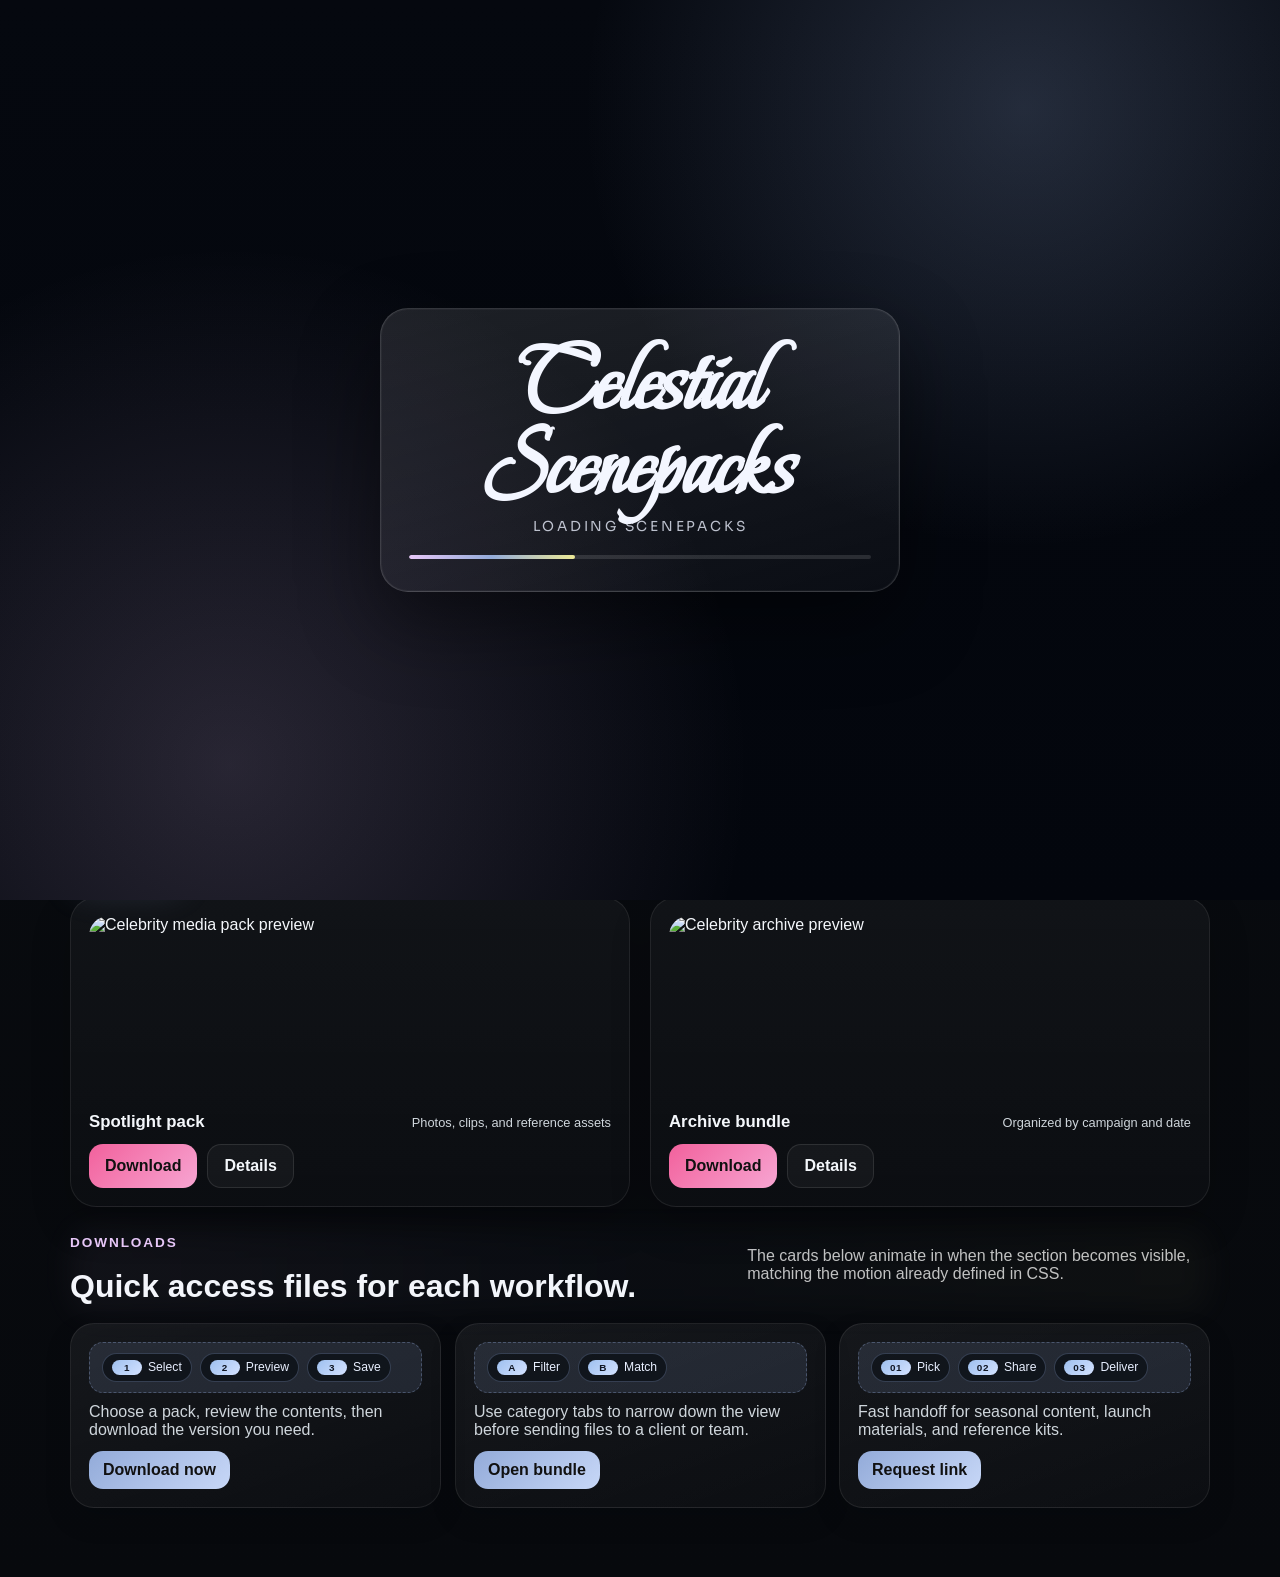
==== commit 07e435e0: "Restore old loading screen text style only" ====
--- a/index.html
+++ b/index.html
@@ -5,6 +5,10 @@
     <meta charset="UTF-8" />
     <meta name="viewport" content="width=device-width, initial-scale=1.0" />
     <title>Celestial Scenepacks</title>
+    <link rel="preconnect" href="https://fonts.googleapis.com" />
+    <link rel="preconnect" href="https://fonts.gstatic.com" crossorigin />
+    <link href="https://fonts.googleapis.com/css2?family=Beau+Rivage&family=Sora:wght@500;700&display=swap"
+        rel="stylesheet" />
     <link rel="stylesheet" href="style.css" />
     <script defer src="script.js"></script>
 </head>
--- a/style.css
+++ b/style.css
@@ -617,6 +617,7 @@
 .site-loader-title {
   margin: 0;
   color: #f3f6ff;
+  font-family: "Beau Rivage", cursive;
   font-size: clamp(3rem, 8vw, 6rem);
   line-height: .88;
   text-align: center;
@@ -627,6 +628,7 @@
   margin: 8px 0 0;
   color: rgba(236, 241, 255, .78);
   text-align: center;
+  font-family: "Sora", sans-serif;
   font-size: .86rem;
   letter-spacing: .2em;
   text-transform: uppercase;
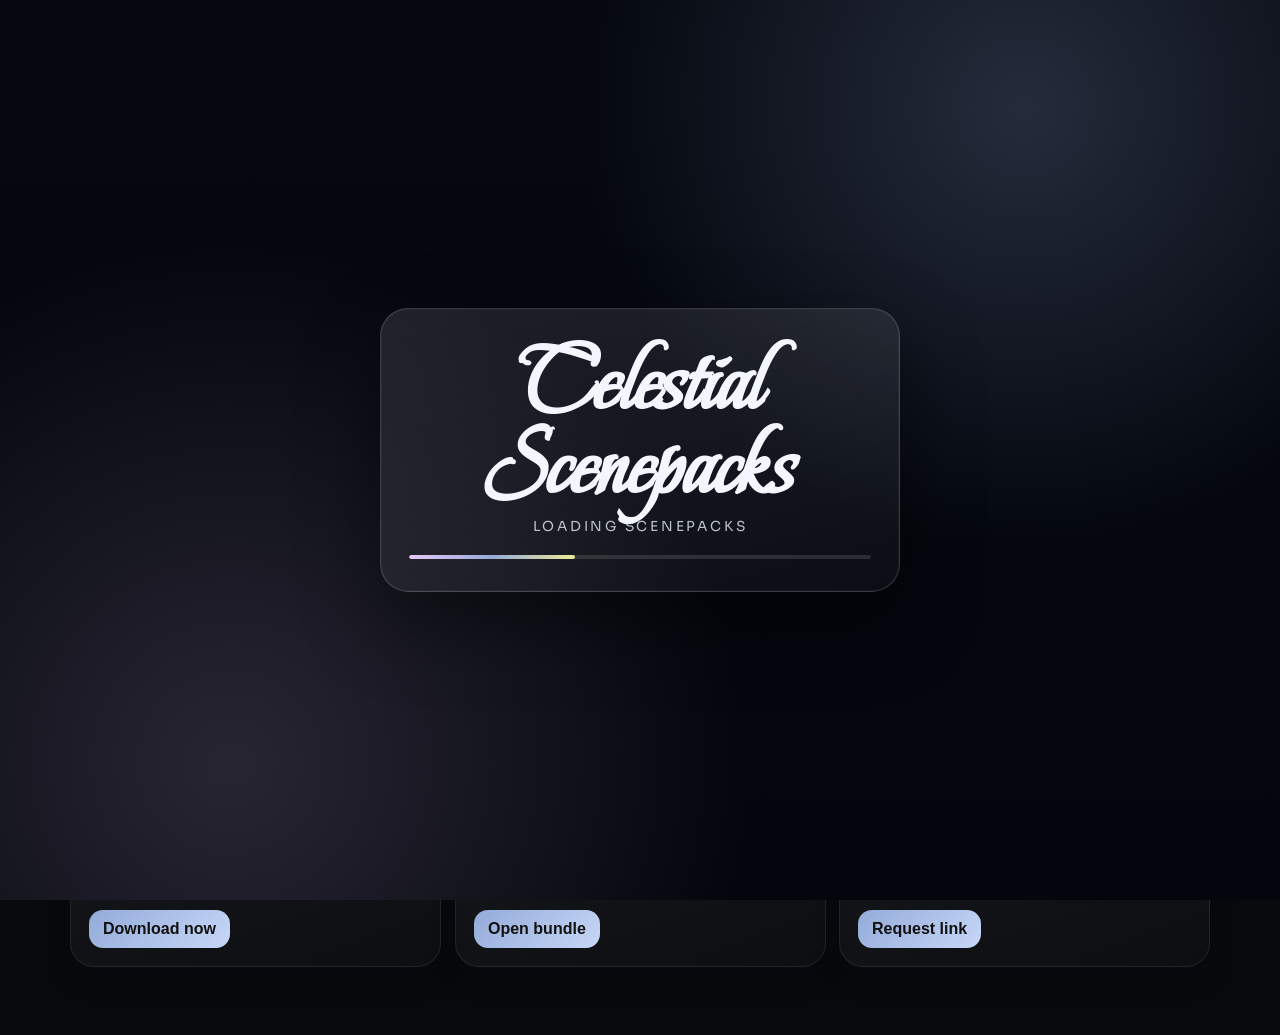
==== commit 2ec18f48: "Remove collections section from home page" ====
--- a/index.html
+++ b/index.html
@@ -33,7 +33,7 @@
                         and shows. Everything is arranged for quick discovery and cleaner handoff.
                     </p>
                     <div class="cta-row">
-                        <a class="btn cta" href="#packs">Explore packs</a>
+                        <a class="btn cta" href="#downloads">Explore packs</a>
                         <a class="btn cta ghost" href="page2.html">Open page 2</a>
                         <button class="btn cta ghost" type="button" data-open-modal>
                             Request access
@@ -56,7 +56,7 @@
                             access files. Built for clean browsing and easy action.
                         </p>
                         <div class="panel-buttons">
-                            <button class="panel-btn" type="button" data-scroll-to="packs">
+                            <button class="panel-btn" type="button" data-scroll-to="downloads">
                                 View packs
                             </button>
                             <button class="panel-btn secondary" type="button" data-open-modal>
@@ -65,139 +65,6 @@
                         </div>
                     </div>
                 </div>
-            </div>
-        </section>
-
-        <section class="packs" id="packs" aria-labelledby="packs-title">
-            <div class="section-header">
-                <div>
-                    <p class="eyebrow">Collections</p>
-                    <h2 id="packs-title">Pick a lane and get to the files faster.</h2>
-                </div>
-                <p class="section-intro">
-                    Tabs switch the visible catalog while keeping the page focused on one category at a time.
-                </p>
-            </div>
-
-            <div class="tabs" role="tablist" aria-label="Pack categories">
-                <button class="tab active" type="button" role="tab" aria-selected="true" data-tab="celebs">
-                    Celebrities
-                </button>
-                <button class="tab" type="button" role="tab" aria-selected="false" data-tab="influencers">
-                    Influencers
-                </button>
-                <button class="tab" type="button" role="tab" aria-selected="false" data-tab="movies">
-                    Movies
-                </button>
-                <button class="tab" type="button" role="tab" aria-selected="false" data-tab="shows">
-                    Shows
-                </button>
-            </div>
-
-            <div class="grid" data-tab-panel="celebs">
-                <article class="card">
-                    <img alt="Celebrity media pack preview"
-                        src="https://images.unsplash.com/photo-1517841905240-472988babdf9?auto=format&fit=crop&w=1200&q=80" />
-                    <div class="card-copy">
-                        <h3>Spotlight pack</h3>
-                        <p class="tags">Photos, clips, and reference assets</p>
-                    </div>
-                    <div class="card-actions">
-                        <a class="btn" href="#downloads">Download</a>
-                        <button class="btn ghost" type="button" data-open-modal>Details</button>
-                    </div>
-                </article>
-
-                <article class="card">
-                    <img alt="Celebrity archive preview"
-                        src="https://images.unsplash.com/photo-1494790108377-be9c29b29330?auto=format&fit=crop&w=1200&q=80" />
-                    <div class="card-copy">
-                        <h3>Archive bundle</h3>
-                        <p class="tags">Organized by campaign and date</p>
-                    </div>
-                    <div class="card-actions">
-                        <a class="btn" href="#downloads">Download</a>
-                        <button class="btn ghost" type="button" data-open-modal>Details</button>
-                    </div>
-                </article>
-            </div>
-
-            <div class="grid hidden" data-tab-panel="influencers">
-                <article class="card">
-                    <div class="category-thumb influencers" aria-hidden="true"></div>
-                    <div class="card-copy category-card-item">
-                        <h3>Creator set</h3>
-                        <p class="tags">Short-form social assets</p>
-                    </div>
-                    <div class="card-actions">
-                        <a class="btn" href="#downloads">Download</a>
-                        <button class="btn ghost" type="button" data-open-modal>Details</button>
-                    </div>
-                </article>
-
-                <article class="card">
-                    <div class="category-thumb celebrities" aria-hidden="true"></div>
-                    <div class="card-copy category-card-item">
-                        <h3>Brand-ready kit</h3>
-                        <p class="tags">Media highlights and rollups</p>
-                    </div>
-                    <div class="card-actions">
-                        <a class="btn" href="#downloads">Download</a>
-                        <button class="btn ghost" type="button" data-open-modal>Details</button>
-                    </div>
-                </article>
-            </div>
-
-            <div class="grid hidden" data-tab-panel="movies">
-                <article class="card">
-                    <div class="category-thumb movies" aria-hidden="true"></div>
-                    <div class="card-copy category-card-item">
-                        <h3>Film promo pack</h3>
-                        <p class="tags">Artwork, stills, and notes</p>
-                    </div>
-                    <div class="card-actions">
-                        <a class="btn" href="#downloads">Download</a>
-                        <button class="btn ghost" type="button" data-open-modal>Details</button>
-                    </div>
-                </article>
-
-                <article class="card">
-                    <div class="category-thumb movies" aria-hidden="true"></div>
-                    <div class="card-copy category-card-item">
-                        <h3>Poster archive</h3>
-                        <p class="tags">High-resolution presentation files</p>
-                    </div>
-                    <div class="card-actions">
-                        <a class="btn" href="#downloads">Download</a>
-                        <button class="btn ghost" type="button" data-open-modal>Details</button>
-                    </div>
-                </article>
-            </div>
-
-            <div class="grid hidden" data-tab-panel="shows">
-                <article class="card">
-                    <div class="category-thumb shows" aria-hidden="true"></div>
-                    <div class="card-copy category-card-item">
-                        <h3>Series deck</h3>
-                        <p class="tags">Episode assets and teaser frames</p>
-                    </div>
-                    <div class="card-actions">
-                        <a class="btn" href="#downloads">Download</a>
-                        <button class="btn ghost" type="button" data-open-modal>Details</button>
-                    </div>
-                </article>
-
-                <article class="card">
-                    <div class="category-thumb shows" aria-hidden="true"></div>
-                    <div class="card-copy category-card-item">
-                        <h3>Release bundle</h3>
-                        <p class="tags">Launch-ready media selection</p>
-                    </div>
-                    <div class="card-actions">
-                        <a class="btn" href="#downloads">Download</a>
-                        <button class="btn ghost" type="button" data-open-modal>Details</button>
-                    </div>
-                </article>
             </div>
         </section>
 
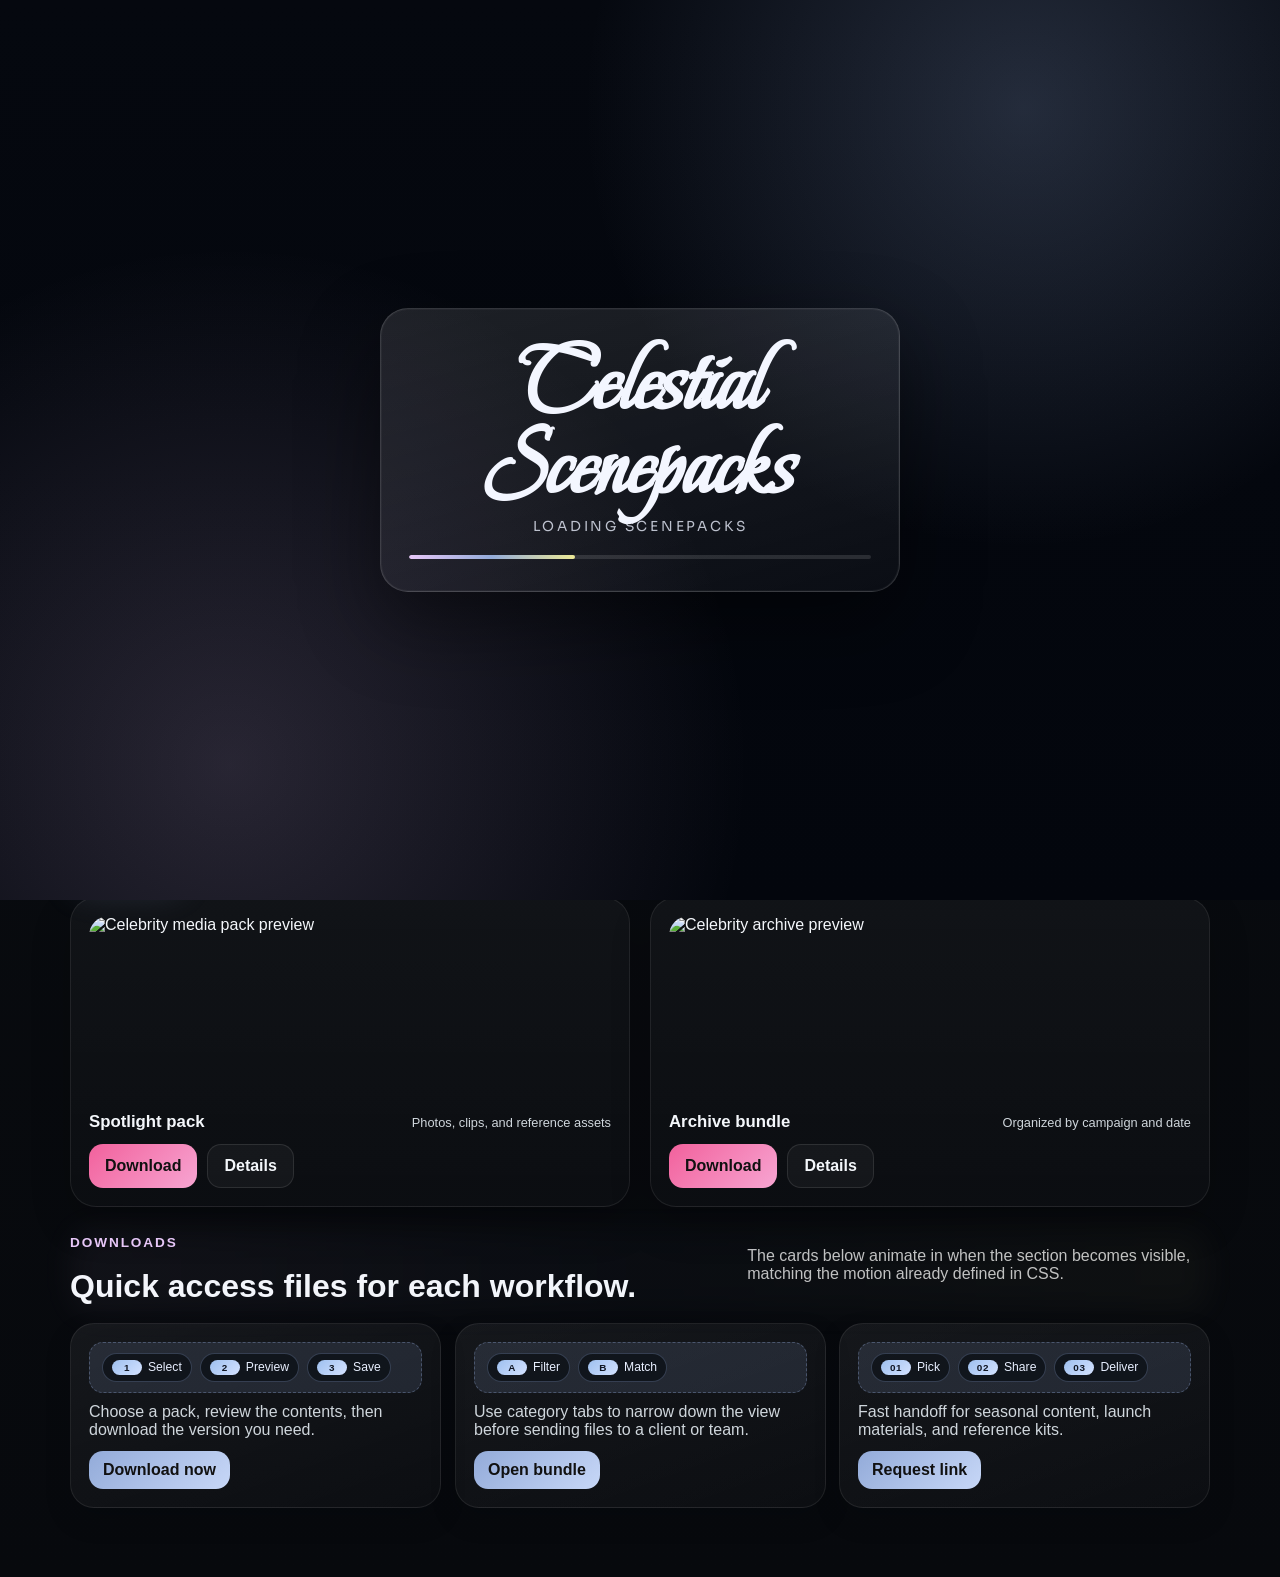
==== commit dd58fc0c: "Restore previous home layout while keeping Helvetica styles" ====
--- a/index.html
+++ b/index.html
@@ -33,7 +33,7 @@
                         and shows. Everything is arranged for quick discovery and cleaner handoff.
                     </p>
                     <div class="cta-row">
-                        <a class="btn cta" href="#downloads">Explore packs</a>
+                        <a class="btn cta" href="#packs">Explore packs</a>
                         <a class="btn cta ghost" href="page2.html">Open page 2</a>
                         <button class="btn cta ghost" type="button" data-open-modal>
                             Request access
@@ -56,7 +56,7 @@
                             access files. Built for clean browsing and easy action.
                         </p>
                         <div class="panel-buttons">
-                            <button class="panel-btn" type="button" data-scroll-to="downloads">
+                            <button class="panel-btn" type="button" data-scroll-to="packs">
                                 View packs
                             </button>
                             <button class="panel-btn secondary" type="button" data-open-modal>
@@ -65,6 +65,139 @@
                         </div>
                     </div>
                 </div>
+            </div>
+        </section>
+
+        <section class="packs" id="packs" aria-labelledby="packs-title">
+            <div class="section-header">
+                <div>
+                    <p class="eyebrow">Collections</p>
+                    <h2 id="packs-title">Pick a lane and get to the files faster.</h2>
+                </div>
+                <p class="section-intro">
+                    Tabs switch the visible catalog while keeping the page focused on one category at a time.
+                </p>
+            </div>
+
+            <div class="tabs" role="tablist" aria-label="Pack categories">
+                <button class="tab active" type="button" role="tab" aria-selected="true" data-tab="celebs">
+                    Celebrities
+                </button>
+                <button class="tab" type="button" role="tab" aria-selected="false" data-tab="influencers">
+                    Influencers
+                </button>
+                <button class="tab" type="button" role="tab" aria-selected="false" data-tab="movies">
+                    Movies
+                </button>
+                <button class="tab" type="button" role="tab" aria-selected="false" data-tab="shows">
+                    Shows
+                </button>
+            </div>
+
+            <div class="grid" data-tab-panel="celebs">
+                <article class="card">
+                    <img alt="Celebrity media pack preview"
+                        src="https://images.unsplash.com/photo-1517841905240-472988babdf9?auto=format&fit=crop&w=1200&q=80" />
+                    <div class="card-copy">
+                        <h3>Spotlight pack</h3>
+                        <p class="tags">Photos, clips, and reference assets</p>
+                    </div>
+                    <div class="card-actions">
+                        <a class="btn" href="#downloads">Download</a>
+                        <button class="btn ghost" type="button" data-open-modal>Details</button>
+                    </div>
+                </article>
+
+                <article class="card">
+                    <img alt="Celebrity archive preview"
+                        src="https://images.unsplash.com/photo-1494790108377-be9c29b29330?auto=format&fit=crop&w=1200&q=80" />
+                    <div class="card-copy">
+                        <h3>Archive bundle</h3>
+                        <p class="tags">Organized by campaign and date</p>
+                    </div>
+                    <div class="card-actions">
+                        <a class="btn" href="#downloads">Download</a>
+                        <button class="btn ghost" type="button" data-open-modal>Details</button>
+                    </div>
+                </article>
+            </div>
+
+            <div class="grid hidden" data-tab-panel="influencers">
+                <article class="card">
+                    <div class="category-thumb influencers" aria-hidden="true"></div>
+                    <div class="card-copy category-card-item">
+                        <h3>Creator set</h3>
+                        <p class="tags">Short-form social assets</p>
+                    </div>
+                    <div class="card-actions">
+                        <a class="btn" href="#downloads">Download</a>
+                        <button class="btn ghost" type="button" data-open-modal>Details</button>
+                    </div>
+                </article>
+
+                <article class="card">
+                    <div class="category-thumb celebrities" aria-hidden="true"></div>
+                    <div class="card-copy category-card-item">
+                        <h3>Brand-ready kit</h3>
+                        <p class="tags">Media highlights and rollups</p>
+                    </div>
+                    <div class="card-actions">
+                        <a class="btn" href="#downloads">Download</a>
+                        <button class="btn ghost" type="button" data-open-modal>Details</button>
+                    </div>
+                </article>
+            </div>
+
+            <div class="grid hidden" data-tab-panel="movies">
+                <article class="card">
+                    <div class="category-thumb movies" aria-hidden="true"></div>
+                    <div class="card-copy category-card-item">
+                        <h3>Film promo pack</h3>
+                        <p class="tags">Artwork, stills, and notes</p>
+                    </div>
+                    <div class="card-actions">
+                        <a class="btn" href="#downloads">Download</a>
+                        <button class="btn ghost" type="button" data-open-modal>Details</button>
+                    </div>
+                </article>
+
+                <article class="card">
+                    <div class="category-thumb movies" aria-hidden="true"></div>
+                    <div class="card-copy category-card-item">
+                        <h3>Poster archive</h3>
+                        <p class="tags">High-resolution presentation files</p>
+                    </div>
+                    <div class="card-actions">
+                        <a class="btn" href="#downloads">Download</a>
+                        <button class="btn ghost" type="button" data-open-modal>Details</button>
+                    </div>
+                </article>
+            </div>
+
+            <div class="grid hidden" data-tab-panel="shows">
+                <article class="card">
+                    <div class="category-thumb shows" aria-hidden="true"></div>
+                    <div class="card-copy category-card-item">
+                        <h3>Series deck</h3>
+                        <p class="tags">Episode assets and teaser frames</p>
+                    </div>
+                    <div class="card-actions">
+                        <a class="btn" href="#downloads">Download</a>
+                        <button class="btn ghost" type="button" data-open-modal>Details</button>
+                    </div>
+                </article>
+
+                <article class="card">
+                    <div class="category-thumb shows" aria-hidden="true"></div>
+                    <div class="card-copy category-card-item">
+                        <h3>Release bundle</h3>
+                        <p class="tags">Launch-ready media selection</p>
+                    </div>
+                    <div class="card-actions">
+                        <a class="btn" href="#downloads">Download</a>
+                        <button class="btn ghost" type="button" data-open-modal>Details</button>
+                    </div>
+                </article>
             </div>
         </section>
 
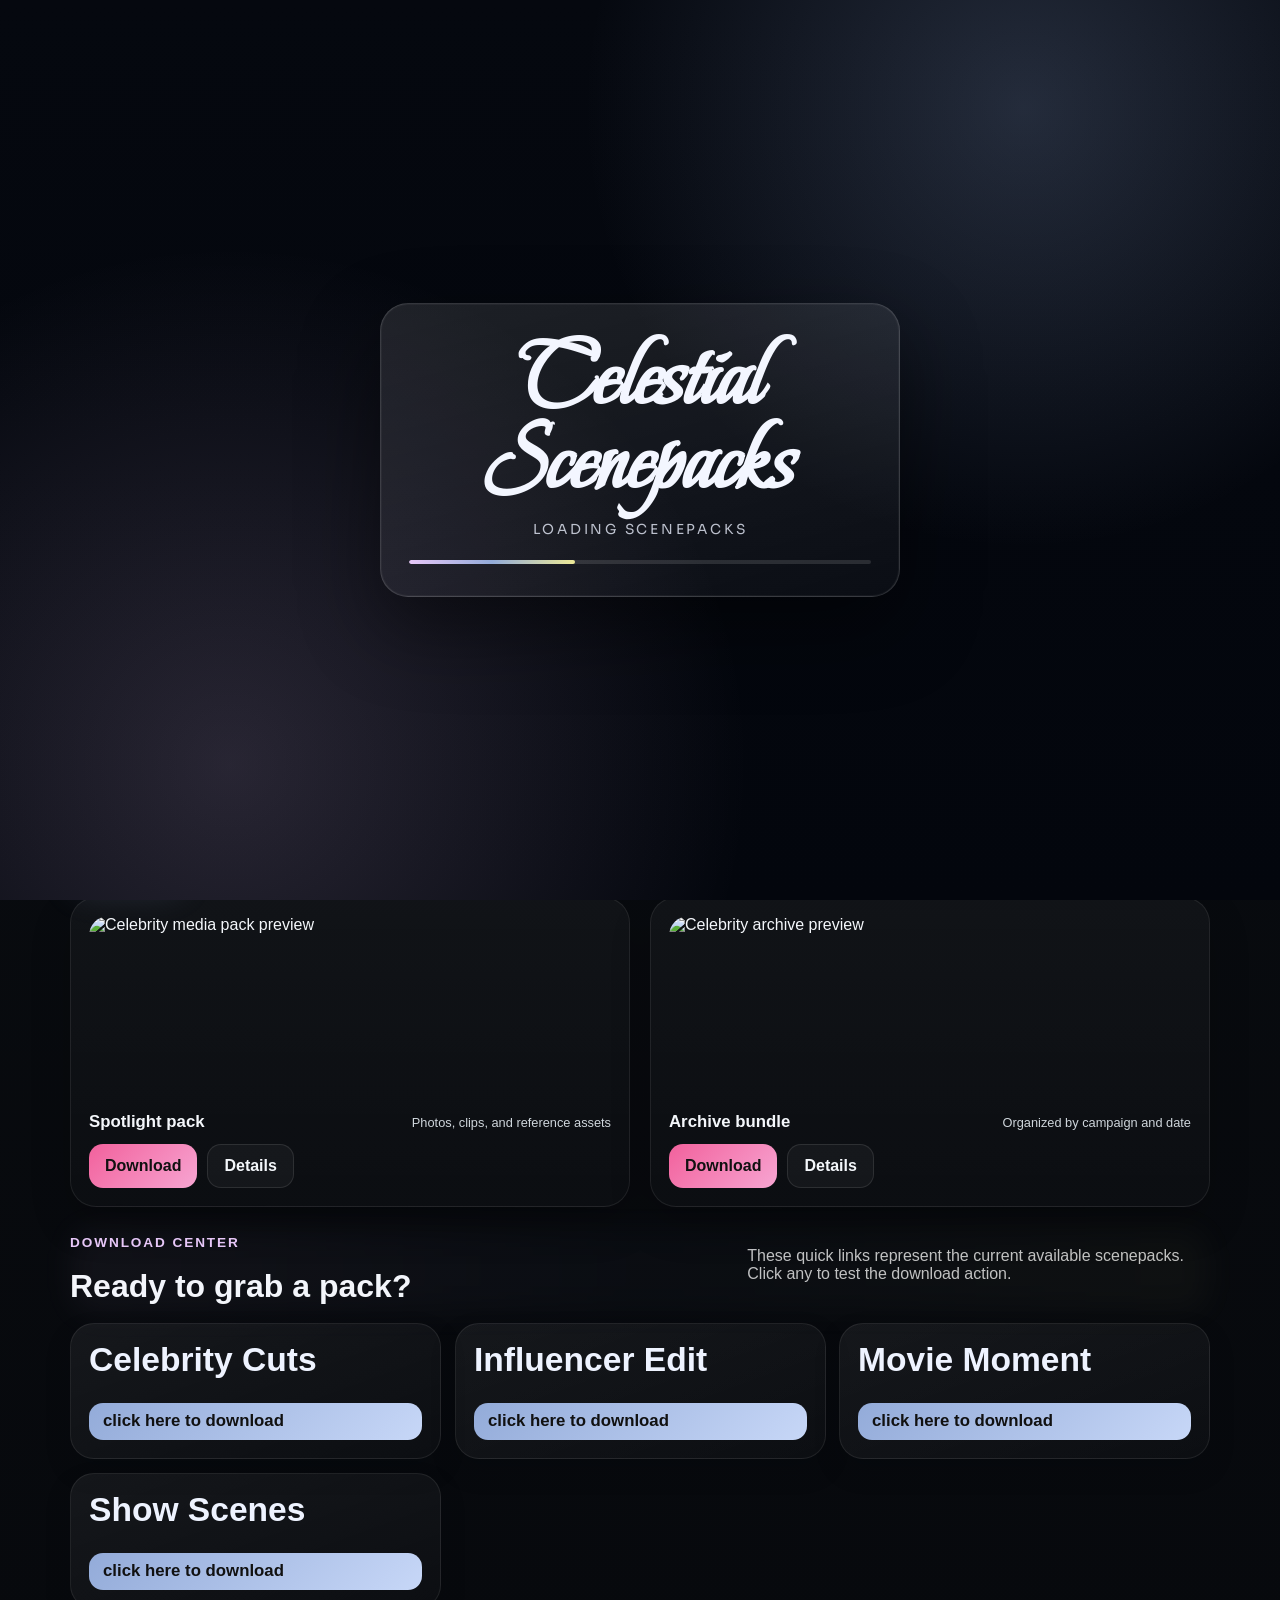
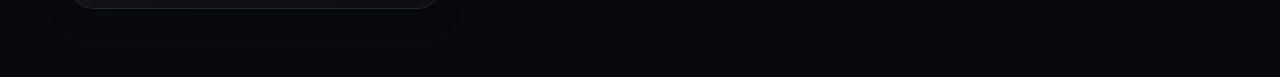
==== commit 3a763c33: "Update page one download center layout" ====
--- a/index.html
+++ b/index.html
@@ -204,43 +204,38 @@
         <section class="download-area" id="downloads" aria-labelledby="downloads-title">
             <div class="download-header">
                 <div>
-                    <p class="eyebrow">Downloads</p>
-                    <h2 id="downloads-title">Quick access files for each workflow.</h2>
+                    <p class="eyebrow">Download Center</p>
+                    <h2 id="downloads-title">Ready to grab a pack?</h2>
                 </div>
                 <p class="section-intro">
-                    The cards below animate in when the section becomes visible, matching the motion already defined in
-                    CSS.
+                    These quick links represent the current available scenepacks. Click any to test the download
+                    action.
                 </p>
             </div>
 
-            <div class="download-row">
-                <article class="download-item">
-                    <div class="commit-visual">
-                        <span class="commit-step"><strong>1</strong> Select</span>
-                        <span class="commit-step"><strong>2</strong> Preview</span>
-                        <span class="commit-step"><strong>3</strong> Save</span>
-                    </div>
-                    <p>Choose a pack, review the contents, then download the version you need.</p>
-                    <a class="quick-download-btn" href="#" aria-label="Download celebrity pack">Download now</a>
-                </article>
-
-                <article class="download-item">
-                    <div class="commit-visual">
-                        <span class="commit-step"><strong>A</strong> Filter</span>
-                        <span class="commit-step"><strong>B</strong> Match</span>
-                    </div>
-                    <p>Use category tabs to narrow down the view before sending files to a client or team.</p>
-                    <a class="quick-download-btn" href="#" aria-label="Download influencer pack">Open bundle</a>
-                </article>
-
-                <article class="download-item">
-                    <div class="commit-visual">
-                        <span class="commit-step"><strong>01</strong> Pick</span>
-                        <span class="commit-step"><strong>02</strong> Share</span>
-                        <span class="commit-step"><strong>03</strong> Deliver</span>
-                    </div>
-                    <p>Fast handoff for seasonal content, launch materials, and reference kits.</p>
-                    <button class="quick-download-btn" type="button" data-open-modal>Request link</button>
+            <div class="download-row download-center-grid">
+                <article class="download-item download-center-card">
+                    <h3>Celebrity Cuts</h3>
+                    <a class="quick-download-btn download-center-btn" href="#"
+                        aria-label="Download Celebrity Cuts pack">click here to download</a>
+                </article>
+
+                <article class="download-item download-center-card">
+                    <h3>Influencer Edit</h3>
+                    <a class="quick-download-btn download-center-btn" href="#"
+                        aria-label="Download Influencer Edit pack">click here to download</a>
+                </article>
+
+                <article class="download-item download-center-card">
+                    <h3>Movie Moment</h3>
+                    <a class="quick-download-btn download-center-btn" href="#"
+                        aria-label="Download Movie Moment pack">click here to download</a>
+                </article>
+
+                <article class="download-item download-center-card">
+                    <h3>Show Scenes</h3>
+                    <a class="quick-download-btn download-center-btn" href="#"
+                        aria-label="Download Show Scenes pack">click here to download</a>
                 </article>
             </div>
         </section>
--- a/style.css
+++ b/style.css
@@ -446,6 +446,43 @@
   display: grid;
   grid-template-columns: repeat(auto-fit, minmax(240px, 1fr));
   gap: 14px
+}
+
+.download-center-grid {
+  grid-template-columns: repeat(auto-fit, minmax(290px, 1fr));
+}
+
+.download-center-card {
+  min-height: 136px;
+  display: flex;
+  flex-direction: column;
+  justify-content: space-between;
+  gap: 14px;
+}
+
+.download-center-card h3 {
+  margin: 0;
+  font-size: 2.1rem;
+  line-height: 1.1;
+  color: #eef3ff;
+}
+
+.download-center-btn {
+  padding: 10px 18px;
+  border-radius: 16px;
+  font-size: 1.05rem;
+  line-height: 1;
+  text-transform: lowercase;
+}
+
+@media (max-width:640px) {
+  .download-center-card h3 {
+    font-size: 1.7rem;
+  }
+
+  .download-center-btn {
+    font-size: .98rem;
+  }
 }
 
 .download-item {
@@ -625,11 +662,12 @@
 }
 
 .site-loader-sub {
-  margin: 8px 0 0;
+  margin: 16px 0 0;
   color: rgba(236, 241, 255, .78);
   text-align: center;
   font-family: "Sora", sans-serif;
   font-size: .86rem;
+  line-height: 1.35;
   letter-spacing: .2em;
   text-transform: uppercase;
   animation: loaderSubIn .8s ease .12s both
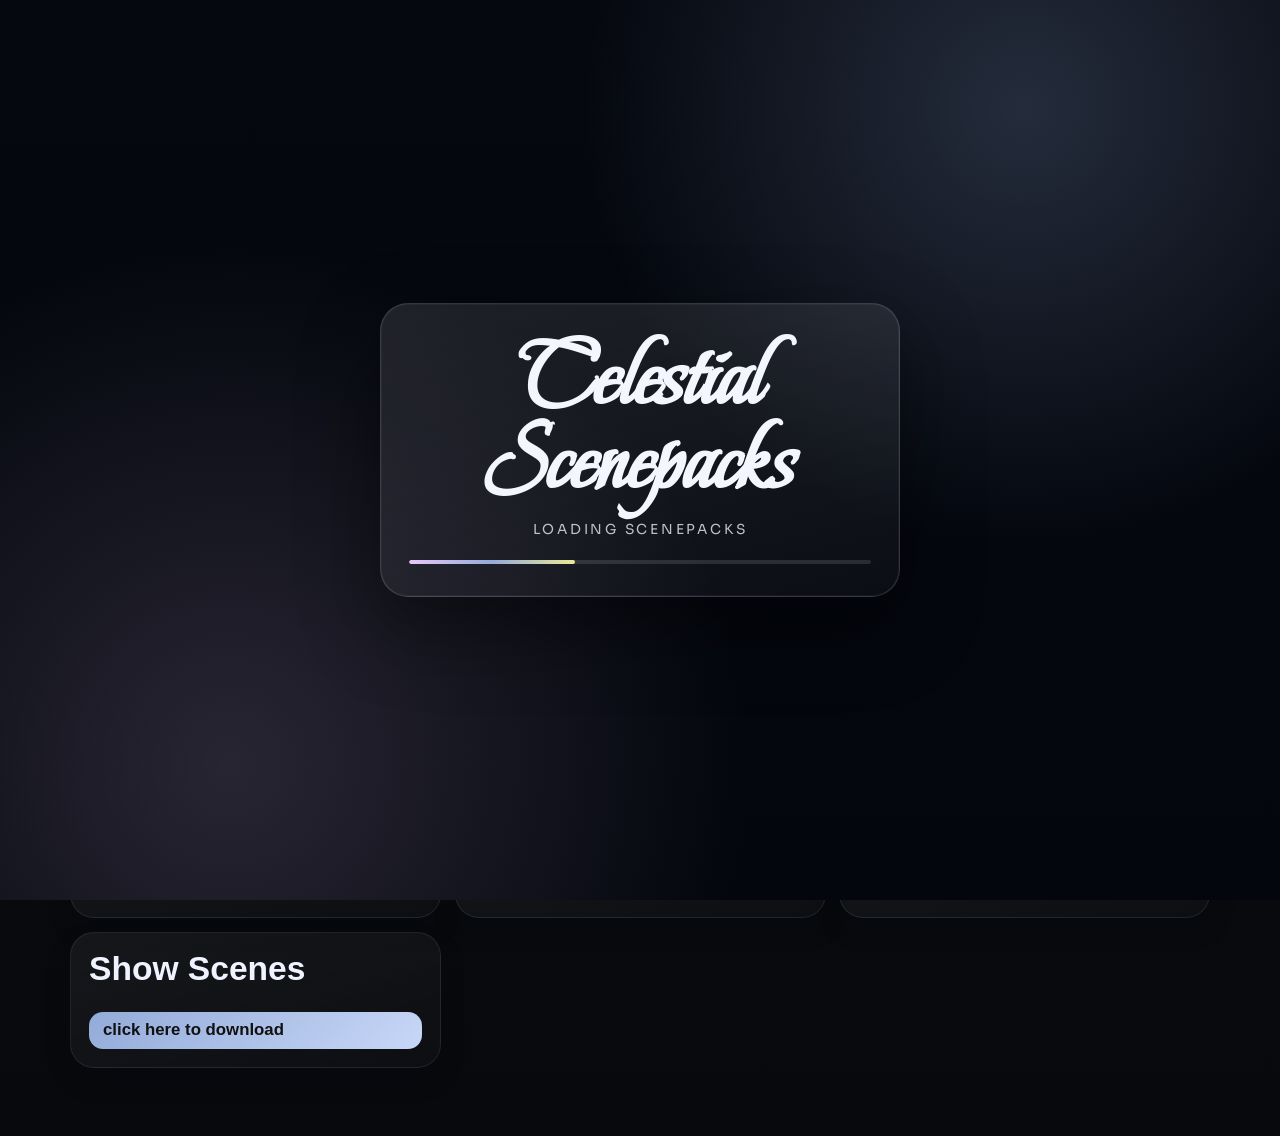
==== commit c21d324d: "Remove collections section from page one" ====
--- a/index.html
+++ b/index.html
@@ -33,7 +33,7 @@
                         and shows. Everything is arranged for quick discovery and cleaner handoff.
                     </p>
                     <div class="cta-row">
-                        <a class="btn cta" href="#packs">Explore packs</a>
+                        <a class="btn cta" href="#downloads">Explore packs</a>
                         <a class="btn cta ghost" href="page2.html">Open page 2</a>
                         <button class="btn cta ghost" type="button" data-open-modal>
                             Request access
@@ -56,7 +56,7 @@
                             access files. Built for clean browsing and easy action.
                         </p>
                         <div class="panel-buttons">
-                            <button class="panel-btn" type="button" data-scroll-to="packs">
+                            <button class="panel-btn" type="button" data-scroll-to="downloads">
                                 View packs
                             </button>
                             <button class="panel-btn secondary" type="button" data-open-modal>
@@ -65,139 +65,6 @@
                         </div>
                     </div>
                 </div>
-            </div>
-        </section>
-
-        <section class="packs" id="packs" aria-labelledby="packs-title">
-            <div class="section-header">
-                <div>
-                    <p class="eyebrow">Collections</p>
-                    <h2 id="packs-title">Pick a lane and get to the files faster.</h2>
-                </div>
-                <p class="section-intro">
-                    Tabs switch the visible catalog while keeping the page focused on one category at a time.
-                </p>
-            </div>
-
-            <div class="tabs" role="tablist" aria-label="Pack categories">
-                <button class="tab active" type="button" role="tab" aria-selected="true" data-tab="celebs">
-                    Celebrities
-                </button>
-                <button class="tab" type="button" role="tab" aria-selected="false" data-tab="influencers">
-                    Influencers
-                </button>
-                <button class="tab" type="button" role="tab" aria-selected="false" data-tab="movies">
-                    Movies
-                </button>
-                <button class="tab" type="button" role="tab" aria-selected="false" data-tab="shows">
-                    Shows
-                </button>
-            </div>
-
-            <div class="grid" data-tab-panel="celebs">
-                <article class="card">
-                    <img alt="Celebrity media pack preview"
-                        src="https://images.unsplash.com/photo-1517841905240-472988babdf9?auto=format&fit=crop&w=1200&q=80" />
-                    <div class="card-copy">
-                        <h3>Spotlight pack</h3>
-                        <p class="tags">Photos, clips, and reference assets</p>
-                    </div>
-                    <div class="card-actions">
-                        <a class="btn" href="#downloads">Download</a>
-                        <button class="btn ghost" type="button" data-open-modal>Details</button>
-                    </div>
-                </article>
-
-                <article class="card">
-                    <img alt="Celebrity archive preview"
-                        src="https://images.unsplash.com/photo-1494790108377-be9c29b29330?auto=format&fit=crop&w=1200&q=80" />
-                    <div class="card-copy">
-                        <h3>Archive bundle</h3>
-                        <p class="tags">Organized by campaign and date</p>
-                    </div>
-                    <div class="card-actions">
-                        <a class="btn" href="#downloads">Download</a>
-                        <button class="btn ghost" type="button" data-open-modal>Details</button>
-                    </div>
-                </article>
-            </div>
-
-            <div class="grid hidden" data-tab-panel="influencers">
-                <article class="card">
-                    <div class="category-thumb influencers" aria-hidden="true"></div>
-                    <div class="card-copy category-card-item">
-                        <h3>Creator set</h3>
-                        <p class="tags">Short-form social assets</p>
-                    </div>
-                    <div class="card-actions">
-                        <a class="btn" href="#downloads">Download</a>
-                        <button class="btn ghost" type="button" data-open-modal>Details</button>
-                    </div>
-                </article>
-
-                <article class="card">
-                    <div class="category-thumb celebrities" aria-hidden="true"></div>
-                    <div class="card-copy category-card-item">
-                        <h3>Brand-ready kit</h3>
-                        <p class="tags">Media highlights and rollups</p>
-                    </div>
-                    <div class="card-actions">
-                        <a class="btn" href="#downloads">Download</a>
-                        <button class="btn ghost" type="button" data-open-modal>Details</button>
-                    </div>
-                </article>
-            </div>
-
-            <div class="grid hidden" data-tab-panel="movies">
-                <article class="card">
-                    <div class="category-thumb movies" aria-hidden="true"></div>
-                    <div class="card-copy category-card-item">
-                        <h3>Film promo pack</h3>
-                        <p class="tags">Artwork, stills, and notes</p>
-                    </div>
-                    <div class="card-actions">
-                        <a class="btn" href="#downloads">Download</a>
-                        <button class="btn ghost" type="button" data-open-modal>Details</button>
-                    </div>
-                </article>
-
-                <article class="card">
-                    <div class="category-thumb movies" aria-hidden="true"></div>
-                    <div class="card-copy category-card-item">
-                        <h3>Poster archive</h3>
-                        <p class="tags">High-resolution presentation files</p>
-                    </div>
-                    <div class="card-actions">
-                        <a class="btn" href="#downloads">Download</a>
-                        <button class="btn ghost" type="button" data-open-modal>Details</button>
-                    </div>
-                </article>
-            </div>
-
-            <div class="grid hidden" data-tab-panel="shows">
-                <article class="card">
-                    <div class="category-thumb shows" aria-hidden="true"></div>
-                    <div class="card-copy category-card-item">
-                        <h3>Series deck</h3>
-                        <p class="tags">Episode assets and teaser frames</p>
-                    </div>
-                    <div class="card-actions">
-                        <a class="btn" href="#downloads">Download</a>
-                        <button class="btn ghost" type="button" data-open-modal>Details</button>
-                    </div>
-                </article>
-
-                <article class="card">
-                    <div class="category-thumb shows" aria-hidden="true"></div>
-                    <div class="card-copy category-card-item">
-                        <h3>Release bundle</h3>
-                        <p class="tags">Launch-ready media selection</p>
-                    </div>
-                    <div class="card-actions">
-                        <a class="btn" href="#downloads">Download</a>
-                        <button class="btn ghost" type="button" data-open-modal>Details</button>
-                    </div>
-                </article>
             </div>
         </section>
 
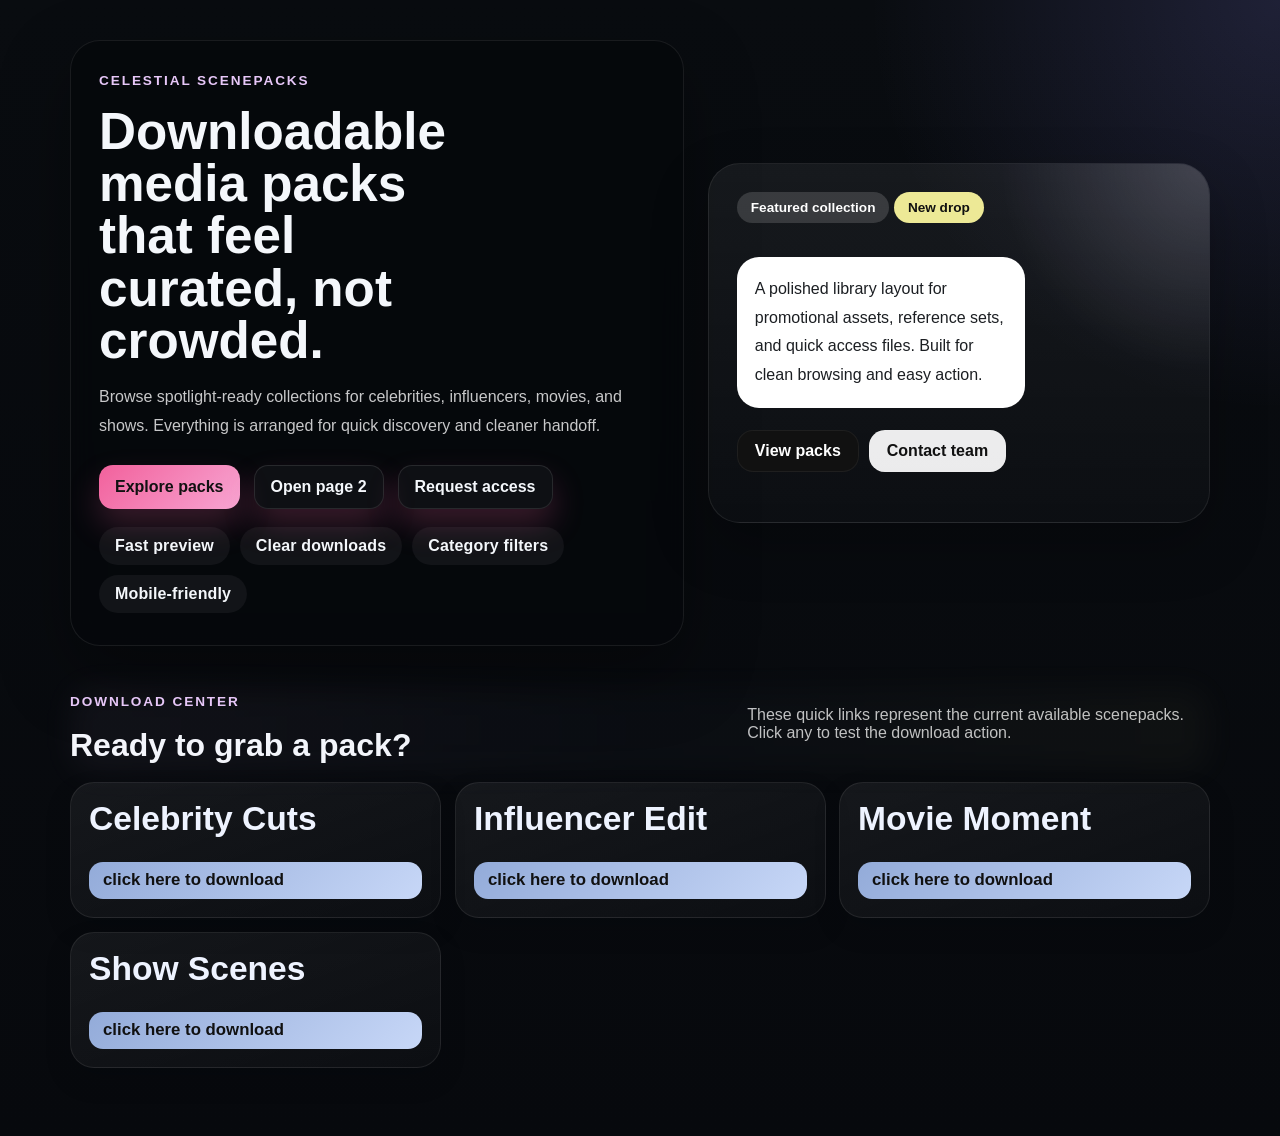
==== commit e6411d51: "Make page2 loader transition reliably visible" ====
--- a/index.html
+++ b/index.html
@@ -34,7 +34,7 @@
                     </p>
                     <div class="cta-row">
                         <a class="btn cta" href="#downloads">Explore packs</a>
-                        <a class="btn cta ghost" href="page2.html">Open page 2</a>
+                        <a class="btn cta ghost" href="page2.html" data-open-page2>Open page 2</a>
                         <button class="btn cta ghost" type="button" data-open-modal>
                             Request access
                         </button>
